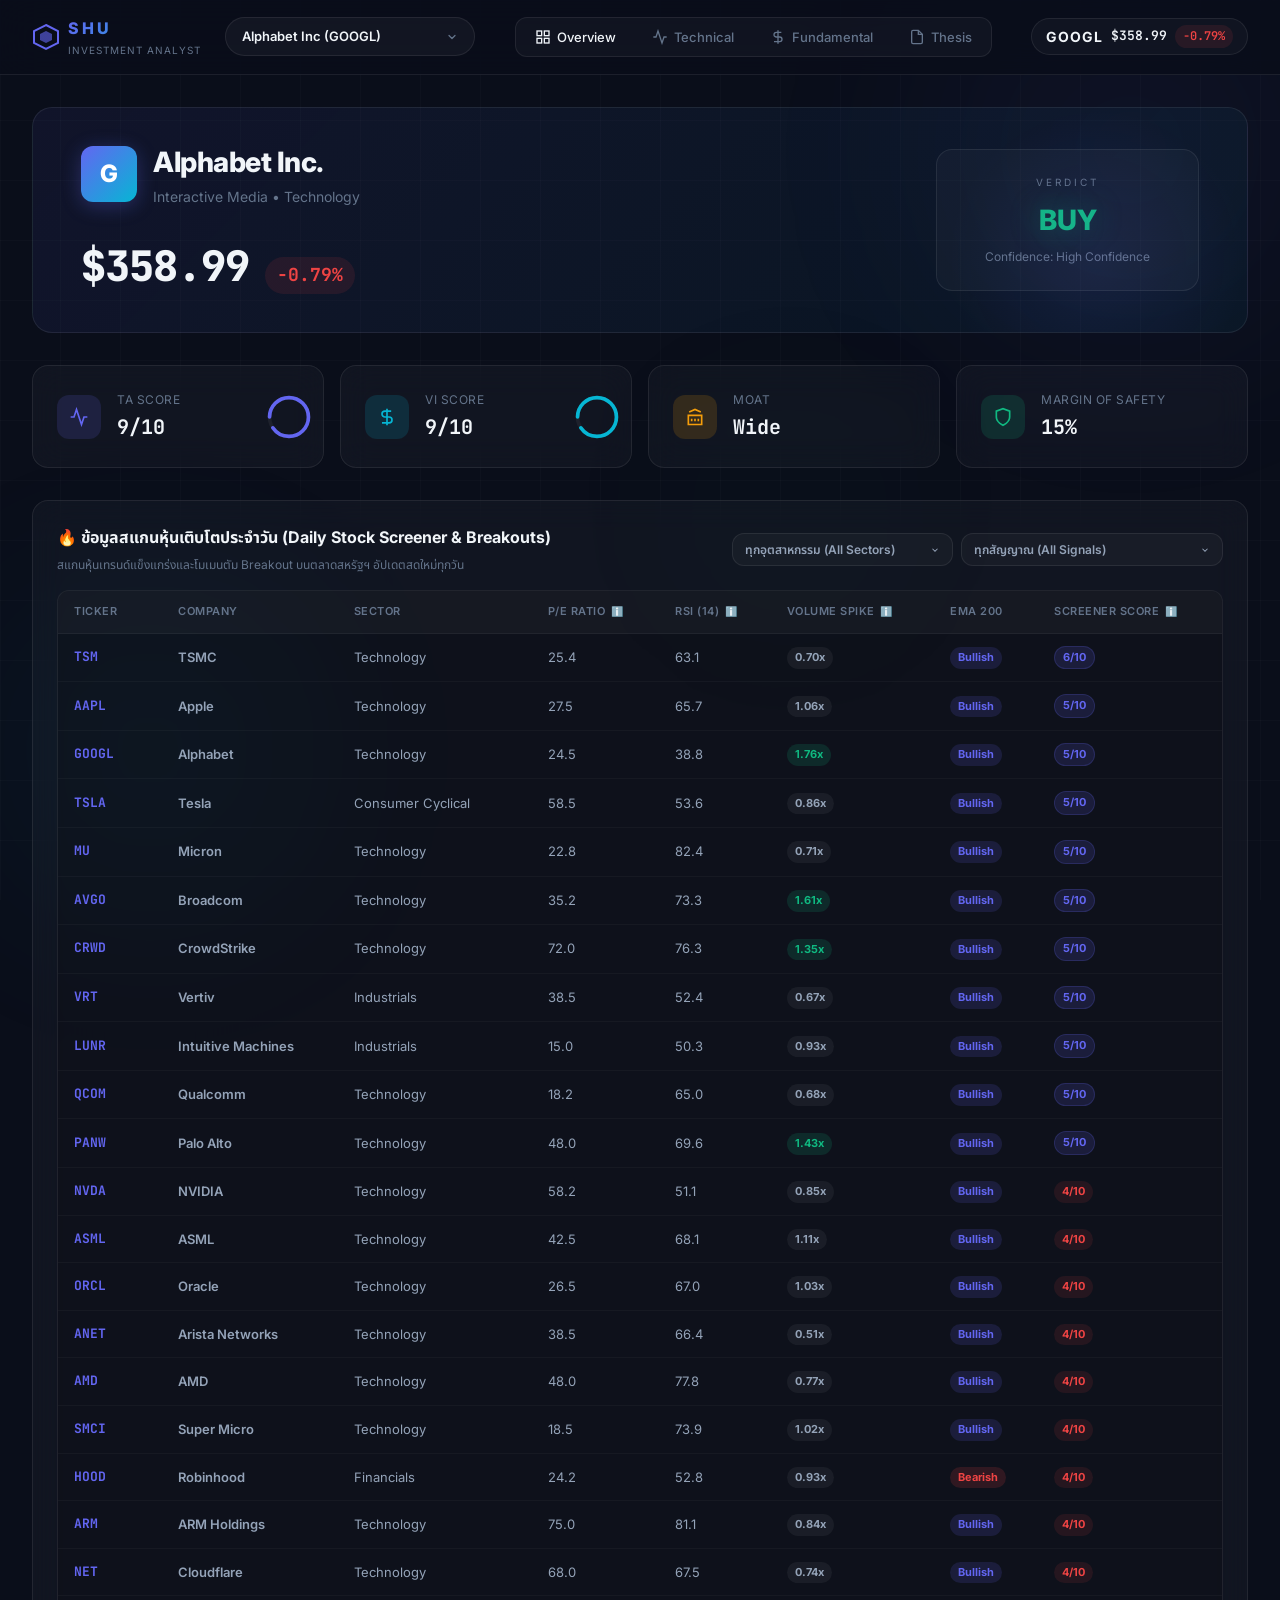
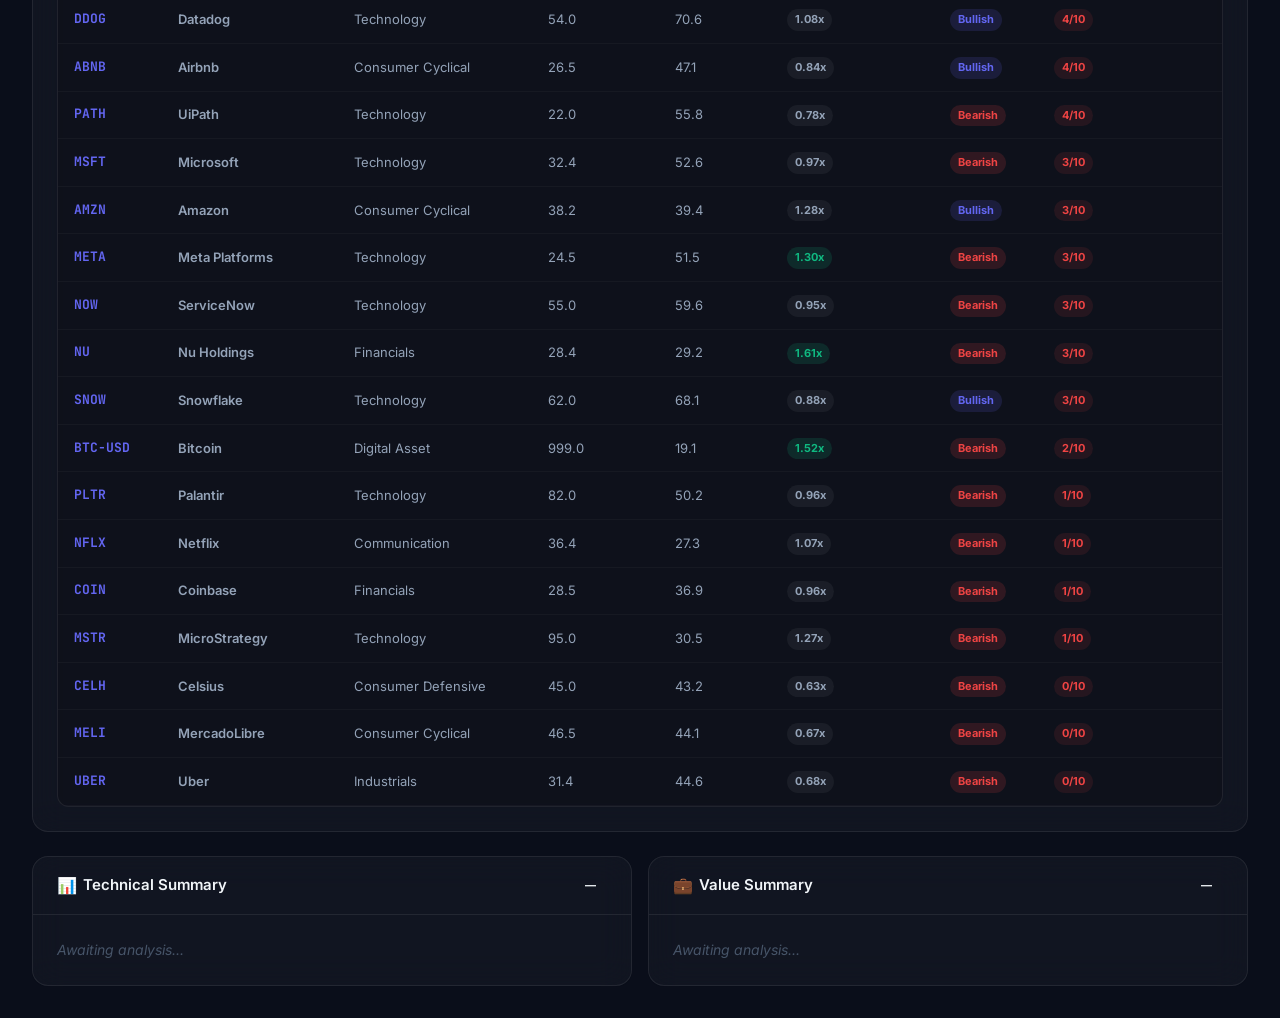
==== canvas/index.html @ 73d1033b "Auto Update: Live Stock Prices & Compiled Dashboards" ====
<!DOCTYPE html>
<html lang="th">
<head>
  <meta charset="UTF-8" />
  <meta name="viewport" content="width=device-width, initial-scale=1.0" />
  <meta name="description" content="Shu Canvas — AI Investment Analysis Dashboard combining Technical Analysis and Value Investing" />
  <title>Shu Canvas — Investment Analysis</title>
  <link rel="preconnect" href="https://fonts.googleapis.com" />
  <link rel="preconnect" href="https://fonts.gstatic.com" crossorigin />
  <link href="https://fonts.googleapis.com/css2?family=Inter:wght@300;400;500;600;700;800;900&family=JetBrains+Mono:wght@400;500;600&family=Noto+Sans+Thai:wght@300;400;500;600;700&display=swap" rel="stylesheet" />
  <link rel="stylesheet" href="style.css" />
</head>
<body>
  <!-- Loading Screen -->
  <div id="loading-screen" class="loading-screen">
    <div class="loading-content">
      <div class="loading-logo">
        <div class="logo-ring"></div>
        <div class="logo-ring ring-2"></div>
        <div class="logo-ring ring-3"></div>
        <span class="logo-text">SHU</span>
      </div>
      <p class="loading-text">Initializing Analysis Engine...</p>
      <div class="loading-bar">
        <div class="loading-bar-fill"></div>
      </div>
    </div>
  </div>

  <!-- Background Effects -->
  <div class="bg-grid"></div>
  <div class="bg-glow glow-1"></div>
  <div class="bg-glow glow-2"></div>
  <div class="bg-glow glow-3"></div>

  <!-- Main App -->
  <div id="app" class="app hidden">

    <!-- Top Navigation -->
    <header id="top-nav" class="top-nav">
      <div class="nav-left">
        <div class="brand">
          <div class="brand-icon">
            <svg width="28" height="28" viewBox="0 0 28 28" fill="none">
              <path d="M14 2L26 8V20L14 26L2 20V8L14 2Z" stroke="url(#brand-grad)" stroke-width="2" fill="none"/>
              <path d="M14 8L20 11V17L14 20L8 17V11L14 8Z" fill="url(#brand-grad)" opacity="0.6"/>
              <defs>
                <linearGradient id="brand-grad" x1="2" y1="2" x2="26" y2="26">
                  <stop offset="0%" stop-color="#6366f1"/>
                  <stop offset="100%" stop-color="#06b6d4"/>
                </linearGradient>
              </defs>
            </svg>
          </div>
          <div class="brand-text">
            <span class="brand-name">SHU</span>
            <span class="brand-sub">Investment Analyst</span>
          </div>
          <div class="selector-wrapper">
            <select id="stock-selector" class="stock-select">
              <option value="GOOGL" selected>GOOGL (Alphabet) • Live</option>
              <option value="ANET">ANET (Arista)</option>
            </select>
          </div>

        </div>
      </div>
      <div class="nav-center">
        <div class="tab-group" id="main-tabs">
          <button class="tab active" data-tab="overview" id="tab-overview">
            <svg width="16" height="16" viewBox="0 0 24 24" fill="none" stroke="currentColor" stroke-width="2"><rect x="3" y="3" width="7" height="7"/><rect x="14" y="3" width="7" height="7"/><rect x="3" y="14" width="7" height="7"/><rect x="14" y="14" width="7" height="7"/></svg>
            Overview
          </button>
          <button class="tab" data-tab="technical" id="tab-technical">
            <svg width="16" height="16" viewBox="0 0 24 24" fill="none" stroke="currentColor" stroke-width="2"><polyline points="22,12 18,12 15,21 9,3 6,12 2,12"/></svg>
            Technical
          </button>
          <button class="tab" data-tab="fundamental" id="tab-fundamental">
            <svg width="16" height="16" viewBox="0 0 24 24" fill="none" stroke="currentColor" stroke-width="2"><path d="M12 2v20M17 5H9.5a3.5 3.5 0 000 7h5a3.5 3.5 0 010 7H6"/></svg>
            Fundamental
          </button>
          <button class="tab" data-tab="thesis" id="tab-thesis">
            <svg width="16" height="16" viewBox="0 0 24 24" fill="none" stroke="currentColor" stroke-width="2"><path d="M14 2H6a2 2 0 00-2 2v16a2 2 0 002 2h12a2 2 0 002-2V8z"/><polyline points="14,2 14,8 20,8"/></svg>
            Thesis
          </button>
          <div class="tab-indicator" id="tab-indicator"></div>
        </div>
      </div>
      <div class="nav-right">
        <div class="stock-badge" id="stock-badge">
          <span class="stock-symbol" id="stock-symbol">—</span>
          <span class="stock-price" id="stock-price">—</span>
          <span class="stock-change" id="stock-change">—</span>
        </div>
      </div>
    </header>

    <!-- Content Area -->
    <main class="main-content">

      <!-- ==================== OVERVIEW TAB ==================== -->
      <section id="panel-overview" class="panel active">
        <!-- Hero Card -->
        <div class="hero-card" id="hero-card">
          <div class="hero-left">
            <div class="hero-company">
              <div class="company-avatar" id="company-avatar">
                <span id="company-initial">A</span>
              </div>
              <div>
                <h1 class="company-name" id="company-name">Loading...</h1>
                <p class="company-industry" id="company-industry">—</p>
              </div>
            </div>
            <div class="hero-price-block">
              <span class="hero-price" id="hero-price">—</span>
              <span class="hero-change positive" id="hero-change">—</span>
            </div>
          </div>
          <div class="hero-right">
            <div class="hero-verdict" id="hero-verdict">
              <div class="verdict-label">VERDICT</div>
              <div class="verdict-value" id="verdict-value">—</div>
              <div class="verdict-confidence" id="verdict-confidence">—</div>
            </div>
          </div>
        </div>

        <!-- Quick Stats Row -->
        <div class="stats-row" id="stats-row">
          <div class="stat-card glass" id="stat-ta-score">
            <div class="stat-icon ta-icon">
              <svg width="20" height="20" viewBox="0 0 24 24" fill="none" stroke="currentColor" stroke-width="2"><polyline points="22,12 18,12 15,21 9,3 6,12 2,12"/></svg>
            </div>
            <div class="stat-info">
              <span class="stat-label">TA Score</span>
              <span class="stat-value" id="ta-score-val">—</span>
            </div>
            <div class="stat-ring" id="ta-ring">
              <svg viewBox="0 0 36 36">
                <path class="ring-bg" d="M18 2.0845a15.9155 15.9155 0 010 31.831 15.9155 15.9155 0 010-31.831" fill="none" stroke-width="3"/>
                <path class="ring-fill ta-fill" d="M18 2.0845a15.9155 15.9155 0 010 31.831 15.9155 15.9155 0 010-31.831" fill="none" stroke-width="3" stroke-dasharray="0, 100"/>
              </svg>
            </div>
          </div>
          <div class="stat-card glass" id="stat-vi-score">
            <div class="stat-icon vi-icon">
              <svg width="20" height="20" viewBox="0 0 24 24" fill="none" stroke="currentColor" stroke-width="2"><path d="M12 2v20M17 5H9.5a3.5 3.5 0 000 7h5a3.5 3.5 0 010 7H6"/></svg>
            </div>
            <div class="stat-info">
              <span class="stat-label">VI Score</span>
              <span class="stat-value" id="vi-score-val">—</span>
            </div>
            <div class="stat-ring" id="vi-ring">
              <svg viewBox="0 0 36 36">
                <path class="ring-bg" d="M18 2.0845a15.9155 15.9155 0 010 31.831 15.9155 15.9155 0 010-31.831" fill="none" stroke-width="3"/>
                <path class="ring-fill vi-fill" d="M18 2.0845a15.9155 15.9155 0 010 31.831 15.9155 15.9155 0 010-31.831" fill="none" stroke-width="3" stroke-dasharray="0, 100"/>
              </svg>
            </div>
          </div>
          <div class="stat-card glass" id="stat-moat">
            <div class="stat-icon moat-icon">
              <svg width="20" height="20" viewBox="0 0 24 24" fill="none" stroke="currentColor" stroke-width="2"><path d="M3 21h18M3 10h18M5 6l7-3 7 3M4 10v11M20 10v11M8 14v3M12 14v3M16 14v3"/></svg>
            </div>
            <div class="stat-info">
              <span class="stat-label">Moat</span>
              <span class="stat-value" id="moat-val">—</span>
            </div>
          </div>
          <div class="stat-card glass" id="stat-safety">
            <div class="stat-icon safety-icon">
              <svg width="20" height="20" viewBox="0 0 24 24" fill="none" stroke="currentColor" stroke-width="2"><path d="M12 22s8-4 8-10V5l-8-3-8 3v7c0 6 8 10 8 10z"/></svg>
            </div>
            <div class="stat-info">
              <span class="stat-label">Margin of Safety</span>
              <span class="stat-value" id="safety-val">—</span>
            </div>
          </div>
        </div>

                <!-- Daily Stock Screener -->
        <div class="screener-card glass">
          <div class="screener-header">
            <div class="screener-title-block">
              <h2><span class="card-icon">🔥</span> ข้อมูลสแกนหุ้นเติบโตประจำวัน (Daily Stock Screener & Breakouts)</h2>
              <p class="screener-subtitle">สแกนหุ้นเทรนด์แข็งแกร่งและโมเมนตัม Breakout บนตลาดสหรัฐฯ อัปเดตสดใหม่ทุกวัน</p>
            </div>
            <div class="screener-filters">
              <select id="screener-filter-sector" class="screener-select">
                <option value="ALL">ทุกอุตสาหกรรม (All Sectors)</option>
                <option value="Technology">กลุ่มเทคโนโลยี (Technology)</option>
                <option value="Consumer Cyclical">กลุ่มค้าปลีก/ยานยนต์ (Consumer)</option>
                <option value="Financials">กลุ่มการเงิน (Financials)</option>
                <option value="Industrials">กลุ่มอุตสาหกรรม (Industrials)</option>
              </select>
              <select id="screener-filter-metric" class="screener-select">
                <option value="ALL">ทุกสัญญาณ (All Signals)</option>
                <option value="HIGH_SCORE">คะแนนสแกนสูง (> 6 คะแนน)</option>
                <option value="EMA200">เหนือเส้น EMA 200 (Long-term Bull)</option>
                <option value="VOL_SPIKE">เม็ดเงินสถาบันเข้า (Volume Spike > 1.3x)</option>
                <option value="OVERSOLD">ราคาถูกเกินไป (RSI < 40)</option>
                <option value="AT_SUPPORT">ลงมาแนวรับแล้ว (At Support Level)</option>
              </select>
            </div>
          </div>
          
          <div class="screener-table-wrapper">
            <table class="screener-table" id="screener-table">
              <thead>
                <tr>
                   <th>Ticker</th>
                   <th>Company</th>
                   <th>Sector</th>
                   <th class="tooltip-header" data-tooltip="PE">P/E Ratio <span class="info-icon">ℹ️</span></th>
                   <th class="tooltip-header" data-tooltip="RSI">RSI (14) <span class="info-icon">ℹ️</span></th>
                   <th class="tooltip-header" data-tooltip="VOL">Volume Spike <span class="info-icon">ℹ️</span></th>
                   <th>EMA 200</th>
                   <th class="tooltip-header" data-tooltip="SCORE">Screener Score <span class="info-icon">ℹ️</span></th>
                </tr>
              </thead>
              <tbody id="screener-table-body">
                <!-- Screened items injected here -->
              </tbody>
            </table>
          </div>
          
          <!-- Glassmorphic Tooltip container -->
          <div id="screener-tooltip" class="screener-tooltip hidden">
            <div class="tooltip-arrow"></div>
            <div class="tooltip-content" id="screener-tooltip-content"></div>
          </div>
        </div>

        <!-- Summary Cards -->
        <div class="summary-grid">
          <div class="summary-card glass" id="ta-summary-card">
            <div class="card-header">
              <h3><span class="card-icon">📊</span> Technical Summary</h3>
              <span class="card-badge" id="ta-signal-badge">—</span>
            </div>
            <div class="card-body" id="ta-summary-content">
              <p class="placeholder-text">Awaiting analysis...</p>
            </div>
          </div>
          <div class="summary-card glass" id="vi-summary-card">
            <div class="card-header">
              <h3><span class="card-icon">💼</span> Value Summary</h3>
              <span class="card-badge" id="vi-signal-badge">—</span>
            </div>
            <div class="card-body" id="vi-summary-content">
              <p class="placeholder-text">Awaiting analysis...</p>
            </div>
          </div>
        </div>
      </section>

      <!-- ==================== TECHNICAL TAB ==================== -->
      <section id="panel-technical" class="panel">
        <div class="panel-header">
          <h2><span class="panel-icon">📈</span> Technical Analysis</h2>
          <p class="panel-subtitle">Multi-timeframe analysis with Volume Profile integration</p>
        </div>

        <!-- Trend Status -->
        <div class="ta-grid">
          <div class="ta-card glass" id="trend-card">
            <h3 class="ta-card-title">🔍 Trend Status</h3>
            <div class="trend-visual" id="trend-visual">
              <div class="trend-arrow" id="trend-arrow">
                <svg width="48" height="48" viewBox="0 0 24 24" fill="none" stroke="currentColor" stroke-width="2.5" stroke-linecap="round" stroke-linejoin="round"><line x1="12" y1="19" x2="12" y2="5"/><polyline points="5 12 12 5 19 12"/></svg>
              </div>
              <div class="trend-info">
                <span class="trend-direction" id="trend-direction">—</span>
                <span class="trend-strength" id="trend-strength">—</span>
              </div>
            </div>
            <div class="trend-timeframes" id="trend-timeframes">
              <!-- Filled by JS -->
            </div>
          </div>

          <div class="ta-card glass" id="levels-card">
            <h3 class="ta-card-title">📍 Key Levels</h3>
            <div class="levels-chart" id="levels-chart">
              <!-- Visual levels display -->
            </div>
          </div>
        </div>

        <!-- Entry Signal -->
        <div class="entry-card glass" id="entry-card">
          <div class="entry-header">
            <h3 class="ta-card-title">🎯 Trade Setup</h3>
            <div class="entry-signal" id="entry-signal">—</div>
          </div>
          <div class="entry-grid" id="entry-grid">
            <!-- Filled by JS -->
          </div>
          <div class="entry-confluences" id="entry-confluences">
            <!-- Filled by JS -->
          </div>
        </div>

        <!-- Risk Management -->
        <div class="risk-card glass" id="risk-card">
          <h3 class="ta-card-title">⚡ Risk Management</h3>
          <div class="risk-visual" id="risk-visual">
            <!-- Filled by JS -->
          </div>
        </div>

        <!-- TA Rationale -->
        <div class="rationale-card glass" id="ta-rationale-card">
          <h3 class="ta-card-title">📝 Rationale & Risks</h3>
          <div class="rationale-content" id="ta-rationale-content">
            <p class="placeholder-text">Awaiting analysis...</p>
          </div>
        </div>

        <!-- Buy the Dip Interactive Checklist -->
        <div class="checklist-card glass animate-in stagger-5" id="dip-checklist-card">
          <h3 class="ta-card-title">💡 สูตรช้อนซื้อ "Buy the Dip" (3-Step Checklist)</h3>
          <div class="checklist-container">
            <div class="checklist-item" id="check-step1">
              <div class="check-box checked">✓</div>
              <div class="check-content">
                <h4>ขั้นตอนที่ 1: คัดกรองหุ้นดีด้วยปัจจัยพื้นฐาน (Fundamental)</h4>
                <p id="check-step1-desc">วิเคราะห์งบการเงิน ปราการปกป้องธุรกิจ (Moat) และ Forward P/E</p>
                <span class="check-badge status-pass" id="check-step1-status">ผ่านเกณฑ์</span>
              </div>
            </div>
            
            <div class="checklist-item" id="check-step2">
              <div class="check-box" id="check-step2-box">—</div>
              <div class="check-content">
                <h4>ขั้นตอนที่ 2: ตั้งโซนซื้อด้วย Antigravity / EMA (Price Filter)</h4>
                <p id="check-step2-desc">ดูระดับราคาเทียบกับเส้นค่าเฉลี่ย EMA 50 / 200 และโซนแนวรับหลัก</p>
                <span class="check-badge" id="check-step2-status">กำลังคำนวณ</span>
              </div>
            </div>
            
            <div class="checklist-item" id="check-step3">
              <div class="check-box" id="check-step3-box">⏳</div>
              <div class="check-content">
                <h4>ขั้นตอนที่ 3: รอสัญญาณกดยิงคำสั่งซื้อ (Day Trigger)</h4>
                <p id="check-step3-desc">เฝ้ารอแท่งเทียน Time Frame Day ปิดเป็นสีเขียวเพื่อยืนยันแรงซื้อคืน (ห้ามรับมีดเด็ดขาด)</p>
                <span class="check-badge status-wait" id="check-step3-status">รอสัญญาณ</span>
              </div>
            </div>
          </div>
        </div>
      </section>

      <!-- ==================== FUNDAMENTAL TAB ==================== -->
      <section id="panel-fundamental" class="panel">
        <div class="panel-header">
          <h2><span class="panel-icon">💼</span> Fundamental Analysis</h2>
          <p class="panel-subtitle">Financial health, valuation, and competitive moat assessment</p>
        </div>

        <!-- Financial Scorecard -->
        <div class="fin-grid">
          <div class="fin-card glass" id="income-card">
            <h3 class="fin-card-title">📊 Income Statement</h3>
            <div class="fin-table-wrapper" id="income-table">
              <p class="placeholder-text">Awaiting analysis...</p>
            </div>
          </div>
          <div class="fin-card glass" id="balance-card">
            <h3 class="fin-card-title">📋 Balance Sheet</h3>
            <div class="fin-table-wrapper" id="balance-table">
              <p class="placeholder-text">Awaiting analysis...</p>
            </div>
          </div>
        </div>

        <div class="fin-grid">
          <div class="fin-card glass" id="cashflow-card">
            <h3 class="fin-card-title">💰 Cash Flow</h3>
            <div class="fin-table-wrapper" id="cashflow-table">
              <p class="placeholder-text">Awaiting analysis...</p>
            </div>
          </div>
          <div class="fin-card glass" id="valuation-card">
            <h3 class="fin-card-title">🎯 Valuation</h3>
            <div class="fin-table-wrapper" id="valuation-table">
              <p class="placeholder-text">Awaiting analysis...</p>
            </div>
          </div>
        </div>

        <!-- Moat Analysis -->
        <div class="moat-card glass" id="moat-card">
          <h3 class="fin-card-title">🏰 Competitive Moat Analysis</h3>
          <div class="moat-content" id="moat-content">
            <p class="placeholder-text">Awaiting analysis...</p>
          </div>
        </div>

        <!-- Overall Financial Grade -->
        <div class="grade-card glass" id="grade-card">
          <div class="grade-visual" id="grade-visual">
            <div class="grade-letter" id="grade-letter">—</div>
            <div class="grade-description" id="grade-description">Awaiting analysis</div>
          </div>
          <div class="grade-breakdown" id="grade-breakdown">
            <!-- Filled by JS -->
          </div>
        </div>
      </section>

      <!-- ==================== THESIS TAB ==================== -->
      <section id="panel-thesis" class="panel">
        <div class="panel-header">
          <h2><span class="panel-icon">📝</span> Investment Thesis</h2>
          <p class="panel-subtitle">Combined TA + VI analysis with actionable recommendation</p>
        </div>

        <!-- Thesis Statement -->
        <div class="thesis-hero glass" id="thesis-hero">
          <div class="thesis-label">INVESTMENT THESIS</div>
          <p class="thesis-statement" id="thesis-statement">Awaiting analysis...</p>
        </div>

        <!-- Bull & Bear Case -->
        <div class="case-grid">
          <div class="case-card bull glass" id="bull-card">
            <h3 class="case-title">✅ Bull Case</h3>
            <div class="case-content" id="bull-content">
              <p class="placeholder-text">Awaiting analysis...</p>
            </div>
          </div>
          <div class="case-card bear glass" id="bear-card">
            <h3 class="case-title">❌ Bear Case</h3>
            <div class="case-content" id="bear-content">
              <p class="placeholder-text">Awaiting analysis...</p>
            </div>
          </div>
        </div>

        <!-- Combined Recommendation -->
        <div class="recommendation-card glass" id="recommendation-card">
          <div class="rec-header">
            <h3>🎯 Final Recommendation</h3>
          </div>
          <div class="rec-content">
            <div class="rec-action" id="rec-action">—</div>
            <div class="rec-details" id="rec-details">
              <!-- Filled by JS -->
            </div>
          </div>
        </div>

        <!-- Key Risks -->
        <div class="risks-card glass" id="risks-card">
          <h3 class="fin-card-title">⚠️ Key Risks to Monitor</h3>
          <div class="risks-content" id="risks-content">
            <p class="placeholder-text">Awaiting analysis...</p>
          </div>
        </div>

        <!-- Disclaimer -->
        <div class="disclaimer" id="disclaimer">
          ⚠️ การวิเคราะห์นี้เป็นเพียงความเห็นเพื่อการศึกษา ไม่ใช่คำแนะนำในการลงทุน กรุณาศึกษาข้อมูลเพิ่มเติมและปรึกษาผู้เชี่ยวชาญก่อนตัดสินใจลงทุน
        </div>

        <!-- Sources -->
        <div class="sources-card glass" id="sources-card">
          <h3 class="fin-card-title">📚 Knowledge Sources Referenced</h3>
          <div class="sources-content" id="sources-content">
            <p class="placeholder-text">Awaiting analysis...</p>
          </div>
        </div>
      </section>
    </main>
  </div>

  <script src="app.js?v=1780528587"></script>


</body>
</html>
---- canvas/style.css ----
/* =========================================
   SHU CANVAS — Design System & Styles
   Premium Investment Analysis Dashboard
   ========================================= */

/* ── CSS Variables ── */
:root {
  /* Colors — Dark Luxury Palette */
  --bg-primary: #0a0e1a;
  --bg-secondary: #111827;
  --bg-card: rgba(17, 24, 39, 0.7);
  --bg-glass: rgba(255, 255, 255, 0.03);
  --bg-glass-hover: rgba(255, 255, 255, 0.06);

  --border-glass: rgba(255, 255, 255, 0.08);
  --border-glass-hover: rgba(255, 255, 255, 0.15);

  --text-primary: #f1f5f9;
  --text-secondary: #94a3b8;
  --text-muted: #64748b;
  --text-dim: #475569;

  /* Accent Colors */
  --accent-primary: #6366f1;
  --accent-primary-glow: rgba(99, 102, 241, 0.3);
  --accent-secondary: #06b6d4;
  --accent-secondary-glow: rgba(6, 182, 212, 0.3);

  /* Status Colors */
  --color-bullish: #10b981;
  --color-bullish-bg: rgba(16, 185, 129, 0.1);
  --color-bullish-glow: rgba(16, 185, 129, 0.4);
  --color-bearish: #ef4444;
  --color-bearish-bg: rgba(239, 68, 68, 0.1);
  --color-bearish-glow: rgba(239, 68, 68, 0.4);
  --color-neutral: #f59e0b;
  --color-neutral-bg: rgba(245, 158, 11, 0.1);
  --color-neutral-glow: rgba(245, 158, 11, 0.4);

  /* Grade Colors */
  --grade-a: #10b981;
  --grade-b: #6366f1;
  --grade-c: #f59e0b;
  --grade-d: #f97316;
  --grade-f: #ef4444;

  /* Spacing */
  --space-xs: 4px;
  --space-sm: 8px;
  --space-md: 16px;
  --space-lg: 24px;
  --space-xl: 32px;
  --space-2xl: 48px;

  /* Border Radius */
  --radius-sm: 8px;
  --radius-md: 12px;
  --radius-lg: 16px;
  --radius-xl: 20px;
  --radius-full: 9999px;

  /* Shadows */
  --shadow-sm: 0 1px 2px rgba(0,0,0,0.3);
  --shadow-md: 0 4px 12px rgba(0,0,0,0.4);
  --shadow-lg: 0 8px 32px rgba(0,0,0,0.5);
  --shadow-glow: 0 0 40px rgba(99, 102, 241, 0.15);

  /* Transitions */
  --transition-fast: 150ms cubic-bezier(0.4, 0, 0.2, 1);
  --transition-base: 250ms cubic-bezier(0.4, 0, 0.2, 1);
  --transition-slow: 400ms cubic-bezier(0.4, 0, 0.2, 1);
  --transition-spring: 500ms cubic-bezier(0.34, 1.56, 0.64, 1);

  /* Typography */
  --font-sans: 'Inter', 'Noto Sans Thai', -apple-system, BlinkMacSystemFont, sans-serif;
  --font-mono: 'JetBrains Mono', 'Fira Code', monospace;
}

/* ── Reset & Base ── */
*,
*::before,
*::after {
  box-sizing: border-box;
  margin: 0;
  padding: 0;
}

html {
  scroll-behavior: smooth;
  -webkit-font-smoothing: antialiased;
  -moz-osx-font-smoothing: grayscale;
}

body {
  font-family: var(--font-sans);
  background: var(--bg-primary);
  color: var(--text-primary);
  min-height: 100vh;
  overflow-x: hidden;
  line-height: 1.6;
}

/* ── Loading Screen ── */
.loading-screen {
  position: fixed;
  inset: 0;
  z-index: 9999;
  display: flex;
  align-items: center;
  justify-content: center;
  background: var(--bg-primary);
  transition: opacity 0.6s ease, visibility 0.6s ease;
}

.loading-screen.hidden {
  opacity: 0;
  visibility: hidden;
  pointer-events: none;
}

.loading-content {
  text-align: center;
}

.loading-logo {
  position: relative;
  width: 120px;
  height: 120px;
  margin: 0 auto var(--space-lg);
  display: flex;
  align-items: center;
  justify-content: center;
}

.logo-ring {
  position: absolute;
  inset: 0;
  border-radius: 50%;
  border: 2px solid transparent;
  border-top-color: var(--accent-primary);
  animation: spin 1.2s linear infinite;
}

.ring-2 {
  inset: 10px;
  border-top-color: var(--accent-secondary);
  animation-duration: 1.8s;
  animation-direction: reverse;
}

.ring-3 {
  inset: 20px;
  border-top-color: var(--color-bullish);
  animation-duration: 2.4s;
}

.logo-text {
  font-size: 24px;
  font-weight: 800;
  letter-spacing: 4px;
  background: linear-gradient(135deg, var(--accent-primary), var(--accent-secondary));
  -webkit-background-clip: text;
  -webkit-text-fill-color: transparent;
  background-clip: text;
}

.loading-text {
  color: var(--text-secondary);
  font-size: 14px;
  margin-bottom: var(--space-md);
  letter-spacing: 1px;
}

.loading-bar {
  width: 200px;
  height: 3px;
  background: rgba(255,255,255,0.05);
  border-radius: var(--radius-full);
  margin: 0 auto;
  overflow: hidden;
}

.loading-bar-fill {
  width: 0%;
  height: 100%;
  background: linear-gradient(90deg, var(--accent-primary), var(--accent-secondary));
  border-radius: var(--radius-full);
  animation: loadFill 2s ease-in-out forwards;
}

@keyframes spin {
  to { transform: rotate(360deg); }
}

@keyframes loadFill {
  0% { width: 0%; }
  50% { width: 70%; }
  100% { width: 100%; }
}

/* ── Background Effects ── */
.bg-grid {
  position: fixed;
  inset: 0;
  z-index: 0;
  background-image:
    linear-gradient(rgba(255,255,255,0.02) 1px, transparent 1px),
    linear-gradient(90deg, rgba(255,255,255,0.02) 1px, transparent 1px);
  background-size: 60px 60px;
  pointer-events: none;
}

.bg-glow {
  position: fixed;
  border-radius: 50%;
  filter: blur(120px);
  pointer-events: none;
  z-index: 0;
  opacity: 0.4;
}

.glow-1 {
  width: 500px;
  height: 500px;
  top: -100px;
  right: -100px;
  background: radial-gradient(circle, var(--accent-primary-glow), transparent 70%);
  animation: glowFloat 8s ease-in-out infinite alternate;
}

.glow-2 {
  width: 400px;
  height: 400px;
  bottom: -50px;
  left: -50px;
  background: radial-gradient(circle, var(--accent-secondary-glow), transparent 70%);
  animation: glowFloat 10s ease-in-out infinite alternate-reverse;
}

.glow-3 {
  width: 300px;
  height: 300px;
  top: 40%;
  left: 50%;
  background: radial-gradient(circle, rgba(16, 185, 129, 0.15), transparent 70%);
  animation: glowFloat 12s ease-in-out infinite alternate;
}

@keyframes glowFloat {
  0% { transform: translate(0, 0) scale(1); }
  100% { transform: translate(30px, -20px) scale(1.1); }
}

/* ── App Container ── */
.app {
  position: relative;
  z-index: 1;
  opacity: 1;
  transition: opacity 0.5s ease;
}

.app.hidden {
  opacity: 0;
}

/* ── Glass Morphism ── */
.glass {
  background: var(--bg-glass);
  backdrop-filter: blur(16px);
  -webkit-backdrop-filter: blur(16px);
  border: 1px solid var(--border-glass);
  transition: border-color var(--transition-base), box-shadow var(--transition-base), transform var(--transition-base);
}

.glass:hover {
  border-color: var(--border-glass-hover);
  box-shadow: var(--shadow-glow);
}

/* ── Top Navigation ── */
.top-nav {
  position: sticky;
  top: 0;
  z-index: 100;
  display: flex;
  align-items: center;
  justify-content: space-between;
  padding: var(--space-md) var(--space-xl);
  background: rgba(10, 14, 26, 0.85);
  backdrop-filter: blur(20px);
  -webkit-backdrop-filter: blur(20px);
  border-bottom: 1px solid var(--border-glass);
}

.nav-left,
.nav-right {
  flex: 0 0 auto;
}

.nav-center {
  flex: 1;
  display: flex;
  justify-content: center;
}

.brand {
  display: flex;
  align-items: center;
  gap: var(--space-sm);
}

.brand-icon {
  display: flex;
}

.brand-text {
  display: flex;
  flex-direction: column;
}

.brand-name {
  font-size: 16px;
  font-weight: 800;
  letter-spacing: 3px;
  background: linear-gradient(135deg, var(--accent-primary), var(--accent-secondary));
  -webkit-background-clip: text;
  -webkit-text-fill-color: transparent;
  background-clip: text;
}

.brand-sub {
  font-size: 10px;
  color: var(--text-muted);
  letter-spacing: 1px;
  text-transform: uppercase;
}

.selector-wrapper {
  margin-left: var(--space-md);
  position: relative;
}

.stock-select {
  background: rgba(255, 255, 255, 0.04);
  border: 1px solid var(--border-glass);
  color: var(--text-primary);
  font-family: var(--font-sans);
  font-size: 13px;
  font-weight: 600;
  padding: 6px 32px 6px 12px;
  border-radius: var(--radius-full);
  cursor: pointer;
  outline: none;
  transition: all var(--transition-fast);
  appearance: none;
  -webkit-appearance: none;
  background-image: url("data:image/svg+xml,%3Csvg xmlns='http://www.w3.org/2000/svg' width='12' height='12' viewBox='0 0 24 24' fill='none' stroke='%2394a3b8' stroke-width='2.5' stroke-linecap='round' stroke-linejoin='round'%3E%3Cpolyline points='6 9 12 15 18 9'%3E%3C/polyline%3E%3C/svg%3E");
  background-repeat: no-repeat;
  background-position: right 12px center;
}

.stock-select:hover {
  background: rgba(255, 255, 255, 0.08);
  border-color: var(--border-glass-hover);
  box-shadow: 0 0 15px rgba(99, 102, 241, 0.1);
}

.stock-select option {
  background: var(--bg-secondary);
  color: var(--text-primary);
  font-weight: 500;
}

/* Custom Select Dropdown with Scrollbar */
.custom-select-wrapper {
  position: relative;
  width: 250px;
  z-index: 150;
}

.custom-select-trigger {
  display: flex;
  align-items: center;
  justify-content: space-between;
  background: rgba(255, 255, 255, 0.04);
  border: 1px solid var(--border-glass);
  color: var(--text-primary);
  font-family: var(--font-sans);
  font-size: 13px;
  font-weight: 600;
  padding: 8px 16px;
  border-radius: var(--radius-full);
  cursor: pointer;
  transition: all var(--transition-fast);
  user-select: none;
}

.custom-select-trigger:hover,
.custom-select-trigger.active {
  background: rgba(255, 255, 255, 0.08);
  border-color: var(--border-glass-hover);
  box-shadow: 0 0 15px rgba(99, 102, 241, 0.15);
}

.custom-select-trigger .chevron-icon {
  display: flex;
  align-items: center;
  transition: transform var(--transition-fast);
  color: var(--text-muted);
  margin-left: 8px;
}

.custom-select-trigger.active .chevron-icon {
  transform: rotate(180deg);
}

.custom-options-container {
  position: absolute;
  top: calc(100% + 8px);
  left: 0;
  right: 0;
  background: rgba(15, 23, 42, 0.95);
  backdrop-filter: blur(25px);
  -webkit-backdrop-filter: blur(25px);
  border: 1px solid var(--border-glass);
  border-radius: var(--radius-md);
  box-shadow: 0 10px 30px rgba(0, 0, 0, 0.5), 0 0 20px rgba(99, 102, 241, 0.05);
  max-height: 250px;
  overflow-y: auto;
  opacity: 0;
  visibility: hidden;
  transform: translateY(-10px);
  transition: all 0.25s cubic-bezier(0.4, 0, 0.2, 1);
  z-index: 200;
}

.custom-options-container.show {
  opacity: 1;
  visibility: visible;
  transform: translateY(0);
}

.custom-option {
  padding: 10px 16px;
  font-size: 13px;
  font-weight: 500;
  color: var(--text-secondary);
  cursor: pointer;
  transition: all var(--transition-fast);
  border-left: 3px solid transparent;
  text-align: left;
}

.custom-option:hover {
  background: rgba(255, 255, 255, 0.05);
  color: var(--text-primary);
  border-left-color: var(--accent-secondary);
}

.custom-option.selected {
  background: rgba(99, 102, 241, 0.15);
  color: var(--accent-primary);
  font-weight: 600;
  border-left-color: var(--accent-primary);
}

/* Custom Scrollbar for Options Container */
.custom-options-container::-webkit-scrollbar {
  width: 6px;
}

.custom-options-container::-webkit-scrollbar-track {
  background: rgba(0, 0, 0, 0.1);
}

.custom-options-container::-webkit-scrollbar-thumb {
  background: rgba(255, 255, 255, 0.15);
  border-radius: 3px;
}

.custom-options-container::-webkit-scrollbar-thumb:hover {
  background: rgba(255, 255, 255, 0.3);
}

/* Tab Group */
.tab-group {
  display: flex;
  align-items: center;
  gap: var(--space-xs);
  padding: 3px;
  background: rgba(255,255,255,0.03);
  border-radius: var(--radius-md);
  border: 1px solid var(--border-glass);
  position: relative;
}

.tab {
  display: flex;
  align-items: center;
  gap: 6px;
  padding: 8px 16px;
  background: none;
  border: none;
  color: var(--text-muted);
  font-family: var(--font-sans);
  font-size: 13px;
  font-weight: 500;
  cursor: pointer;
  border-radius: var(--radius-sm);
  transition: color var(--transition-fast), background var(--transition-fast);
  white-space: nowrap;
  position: relative;
  z-index: 2;
}

.tab:hover {
  color: var(--text-secondary);
}

.tab.active {
  color: var(--text-primary);
}

.tab-indicator {
  position: absolute;
  height: calc(100% - 6px);
  top: 3px;
  left: 3px;
  background: rgba(255,255,255,0.06);
  border-radius: 6px;
  transition: transform var(--transition-base), width var(--transition-base);
  z-index: 1;
}

/* Stock Badge */
.stock-badge {
  display: flex;
  align-items: center;
  gap: var(--space-sm);
  padding: 6px 14px;
  background: rgba(255,255,255,0.03);
  border: 1px solid var(--border-glass);
  border-radius: var(--radius-full);
}

.stock-symbol {
  font-weight: 700;
  font-size: 14px;
  letter-spacing: 1px;
  color: var(--text-primary);
}

.stock-price {
  font-family: var(--font-mono);
  font-size: 13px;
  font-weight: 600;
  color: var(--text-primary);
}

.stock-change {
  font-family: var(--font-mono);
  font-size: 12px;
  font-weight: 600;
  padding: 2px 8px;
  border-radius: var(--radius-full);
}

.stock-change.positive {
  color: var(--color-bullish);
  background: var(--color-bullish-bg);
}

.stock-change.negative {
  color: var(--color-bearish);
  background: var(--color-bearish-bg);
}

/* ── Main Content ── */
.main-content {
  max-width: 1280px;
  margin: 0 auto;
  padding: var(--space-xl);
}

/* Panels */
.panel {
  display: none;
  animation: panelIn 0.4s ease;
}

.panel.active {
  display: block;
}

@keyframes panelIn {
  from {
    opacity: 0;
    transform: translateY(12px);
  }
  to {
    opacity: 1;
    transform: translateY(0);
  }
}

.panel-header {
  margin-bottom: var(--space-xl);
}

.panel-header h2 {
  font-size: 24px;
  font-weight: 700;
  margin-bottom: 4px;
}

.panel-icon {
  margin-right: 8px;
}

.panel-subtitle {
  color: var(--text-muted);
  font-size: 14px;
}

/* ── Hero Card ── */
.hero-card {
  display: flex;
  align-items: center;
  justify-content: space-between;
  padding: var(--space-xl) var(--space-2xl);
  border-radius: var(--radius-xl);
  background: linear-gradient(135deg, rgba(99, 102, 241, 0.08), rgba(6, 182, 212, 0.05));
  border: 1px solid var(--border-glass);
  margin-bottom: var(--space-xl);
  position: relative;
  overflow: hidden;
}

.hero-card::before {
  content: '';
  position: absolute;
  top: 0;
  right: 0;
  width: 300px;
  height: 300px;
  background: radial-gradient(circle, rgba(99, 102, 241, 0.1), transparent 70%);
  pointer-events: none;
}

.hero-left {
  display: flex;
  flex-direction: column;
  gap: var(--space-lg);
}

.hero-company {
  display: flex;
  align-items: center;
  gap: var(--space-md);
}

.company-avatar {
  width: 56px;
  height: 56px;
  border-radius: var(--radius-md);
  background: linear-gradient(135deg, var(--accent-primary), var(--accent-secondary));
  display: flex;
  align-items: center;
  justify-content: center;
  font-size: 24px;
  font-weight: 800;
  color: white;
  box-shadow: 0 4px 20px var(--accent-primary-glow);
}

.company-name {
  font-size: 28px;
  font-weight: 800;
  letter-spacing: -0.5px;
}

.company-industry {
  color: var(--text-muted);
  font-size: 14px;
  margin-top: 2px;
}

.hero-price-block {
  display: flex;
  align-items: baseline;
  gap: var(--space-md);
}

.hero-price {
  font-size: 42px;
  font-weight: 800;
  font-family: var(--font-mono);
  letter-spacing: -1px;
}

.hero-change {
  font-size: 18px;
  font-weight: 700;
  font-family: var(--font-mono);
  padding: 4px 12px;
  border-radius: var(--radius-full);
}

.hero-change.positive {
  color: var(--color-bullish);
  background: var(--color-bullish-bg);
}

.hero-change.negative {
  color: var(--color-bearish);
  background: var(--color-bearish-bg);
}

.hero-right {
  text-align: center;
}

.hero-verdict {
  padding: var(--space-lg) var(--space-2xl);
  border-radius: var(--radius-lg);
  background: rgba(255,255,255,0.03);
  border: 1px solid var(--border-glass);
}

.verdict-label {
  font-size: 10px;
  letter-spacing: 3px;
  text-transform: uppercase;
  color: var(--text-muted);
  margin-bottom: var(--space-sm);
}

.verdict-value {
  font-size: 28px;
  font-weight: 800;
  margin-bottom: var(--space-xs);
}

.verdict-value.buy {
  color: var(--color-bullish);
  text-shadow: 0 0 30px var(--color-bullish-glow);
}

.verdict-value.sell {
  color: var(--color-bearish);
  text-shadow: 0 0 30px var(--color-bearish-glow);
}

.verdict-value.hold {
  color: var(--color-neutral);
  text-shadow: 0 0 30px var(--color-neutral-glow);
}

.verdict-confidence {
  font-size: 12px;
  color: var(--text-muted);
}

/* ── Stats Row ── */
.stats-row {
  display: grid;
  grid-template-columns: repeat(4, 1fr);
  gap: var(--space-md);
  margin-bottom: var(--space-xl);
}

.stat-card {
  padding: var(--space-lg);
  border-radius: var(--radius-lg);
  display: flex;
  align-items: center;
  gap: var(--space-md);
  position: relative;
  overflow: hidden;
}

.stat-card:hover {
  transform: translateY(-2px);
}

.stat-icon {
  width: 44px;
  height: 44px;
  border-radius: var(--radius-md);
  display: flex;
  align-items: center;
  justify-content: center;
  flex-shrink: 0;
}

.ta-icon {
  background: rgba(99, 102, 241, 0.15);
  color: var(--accent-primary);
}

.vi-icon {
  background: rgba(6, 182, 212, 0.15);
  color: var(--accent-secondary);
}

.moat-icon {
  background: rgba(245, 158, 11, 0.15);
  color: var(--color-neutral);
}

.safety-icon {
  background: rgba(16, 185, 129, 0.15);
  color: var(--color-bullish);
}

.stat-info {
  display: flex;
  flex-direction: column;
  gap: 2px;
  min-width: 0;
}

.stat-label {
  font-size: 12px;
  color: var(--text-muted);
  text-transform: uppercase;
  letter-spacing: 0.5px;
}

.stat-value {
  font-size: 20px;
  font-weight: 700;
  font-family: var(--font-mono);
}

.stat-ring {
  position: absolute;
  right: 12px;
  top: 50%;
  transform: translateY(-50%);
  width: 44px;
  height: 44px;
}

.stat-ring svg {
  transform: rotate(-90deg);
}

.ring-bg {
  stroke: rgba(255,255,255,0.05);
}

.ring-fill {
  stroke-linecap: round;
  transition: stroke-dasharray 1s ease;
}

.ta-fill {
  stroke: var(--accent-primary);
}

.vi-fill {
  stroke: var(--accent-secondary);
}

/* ── Summary Cards ── */
.summary-grid {
  display: grid;
  grid-template-columns: repeat(2, 1fr);
  gap: var(--space-md);
}

.summary-card {
  border-radius: var(--radius-lg);
  overflow: hidden;
}

.card-header {
  display: flex;
  align-items: center;
  justify-content: space-between;
  padding: var(--space-md) var(--space-lg);
  border-bottom: 1px solid var(--border-glass);
}

.card-header h3 {
  font-size: 15px;
  font-weight: 600;
  display: flex;
  align-items: center;
  gap: 6px;
}

.card-icon {
  font-size: 16px;
}

.card-badge {
  font-size: 11px;
  font-weight: 700;
  padding: 3px 10px;
  border-radius: var(--radius-full);
  text-transform: uppercase;
  letter-spacing: 1px;
}

.card-badge.bullish {
  background: var(--color-bullish-bg);
  color: var(--color-bullish);
  border: 1px solid rgba(16, 185, 129, 0.2);
}

.card-badge.bearish {
  background: var(--color-bearish-bg);
  color: var(--color-bearish);
  border: 1px solid rgba(239, 68, 68, 0.2);
}

.card-badge.neutral {
  background: var(--color-neutral-bg);
  color: var(--color-neutral);
  border: 1px solid rgba(245, 158, 11, 0.2);
}

.card-body {
  padding: var(--space-lg);
}

.placeholder-text {
  color: var(--text-dim);
  font-style: italic;
  font-size: 14px;
}

/* ── Technical Analysis Cards ── */
.ta-grid {
  display: grid;
  grid-template-columns: 1fr 1fr;
  gap: var(--space-md);
  margin-bottom: var(--space-md);
}

.ta-card {
  padding: var(--space-lg);
  border-radius: var(--radius-lg);
}

.ta-card-title {
  font-size: 16px;
  font-weight: 600;
  margin-bottom: var(--space-md);
}

/* Trend Visual */
.trend-visual {
  display: flex;
  align-items: center;
  gap: var(--space-lg);
  margin-bottom: var(--space-lg);
  padding: var(--space-md);
  border-radius: var(--radius-md);
  background: rgba(255,255,255,0.02);
}

.trend-arrow {
  width: 64px;
  height: 64px;
  border-radius: 50%;
  display: flex;
  align-items: center;
  justify-content: center;
  transition: var(--transition-base);
}

.trend-arrow.up {
  background: var(--color-bullish-bg);
  color: var(--color-bullish);
  box-shadow: 0 0 20px var(--color-bullish-glow);
}

.trend-arrow.down {
  background: var(--color-bearish-bg);
  color: var(--color-bearish);
  transform: rotate(180deg);
  box-shadow: 0 0 20px var(--color-bearish-glow);
}

.trend-arrow.sideways {
  background: var(--color-neutral-bg);
  color: var(--color-neutral);
  transform: rotate(90deg);
  box-shadow: 0 0 20px var(--color-neutral-glow);
}

.trend-direction {
  display: block;
  font-size: 22px;
  font-weight: 700;
}

.trend-strength {
  display: block;
  font-size: 13px;
  color: var(--text-muted);
}

.trend-timeframes {
  display: flex;
  gap: var(--space-sm);
  flex-wrap: wrap;
}

.tf-chip {
  padding: 4px 12px;
  border-radius: var(--radius-full);
  font-size: 12px;
  font-weight: 600;
  border: 1px solid var(--border-glass);
  display: flex;
  align-items: center;
  gap: 4px;
}

.tf-chip.bullish { color: var(--color-bullish); border-color: rgba(16,185,129,0.3); background: var(--color-bullish-bg); }
.tf-chip.bearish { color: var(--color-bearish); border-color: rgba(239,68,68,0.3); background: var(--color-bearish-bg); }
.tf-chip.neutral { color: var(--color-neutral); border-color: rgba(245,158,11,0.3); background: var(--color-neutral-bg); }

/* Levels Chart */
.levels-chart {
  display: flex;
  flex-direction: column;
  gap: 6px;
}

.level-row {
  display: flex;
  align-items: center;
  gap: var(--space-sm);
  padding: 6px var(--space-md);
  border-radius: var(--radius-sm);
  font-size: 13px;
  font-family: var(--font-mono);
  transition: background var(--transition-fast);
}

.level-row:hover {
  background: rgba(255,255,255,0.03);
}

.level-label {
  flex: 0 0 80px;
  font-weight: 600;
  font-size: 11px;
  text-transform: uppercase;
  letter-spacing: 0.5px;
}

.level-label.resistance { color: var(--color-bearish); }
.level-label.poc { color: var(--accent-primary); }
.level-label.support { color: var(--color-bullish); }
.level-label.current { color: var(--color-neutral); }
.level-label.vah { color: #c084fc; }
.level-label.val { color: #818cf8; }

.level-price {
  font-weight: 600;
  color: var(--text-primary);
}

.level-bar-container {
  flex: 1;
  height: 4px;
  background: rgba(255,255,255,0.05);
  border-radius: 2px;
  overflow: hidden;
}

.level-bar {
  height: 100%;
  border-radius: 2px;
  transition: width 1s ease;
}

.level-bar.resistance-bar { background: linear-gradient(90deg, var(--color-bearish), transparent); }
.level-bar.support-bar { background: linear-gradient(90deg, var(--color-bullish), transparent); }
.level-bar.poc-bar { background: linear-gradient(90deg, var(--accent-primary), transparent); }
.level-bar.current-bar { background: linear-gradient(90deg, var(--color-neutral), transparent); }

/* Entry Card */
.entry-card {
  padding: var(--space-lg);
  border-radius: var(--radius-lg);
  margin-bottom: var(--space-md);
}

.entry-header {
  display: flex;
  align-items: center;
  justify-content: space-between;
  margin-bottom: var(--space-lg);
}

.entry-signal {
  font-size: 16px;
  font-weight: 800;
  padding: 6px 20px;
  border-radius: var(--radius-full);
  letter-spacing: 1px;
}

.entry-signal.buy {
  background: var(--color-bullish-bg);
  color: var(--color-bullish);
  border: 1px solid rgba(16,185,129,0.3);
  box-shadow: 0 0 20px var(--color-bullish-glow);
}

.entry-signal.sell {
  background: var(--color-bearish-bg);
  color: var(--color-bearish);
  border: 1px solid rgba(239,68,68,0.3);
  box-shadow: 0 0 20px var(--color-bearish-glow);
}

.entry-signal.wait {
  background: var(--color-neutral-bg);
  color: var(--color-neutral);
  border: 1px solid rgba(245,158,11,0.3);
}

.entry-grid {
  display: grid;
  grid-template-columns: repeat(4, 1fr);
  gap: var(--space-md);
  margin-bottom: var(--space-lg);
}

.entry-item {
  padding: var(--space-md);
  border-radius: var(--radius-md);
  background: rgba(255,255,255,0.02);
  border: 1px solid var(--border-glass);
  text-align: center;
}

.entry-item-label {
  font-size: 11px;
  color: var(--text-muted);
  text-transform: uppercase;
  letter-spacing: 0.5px;
  margin-bottom: 4px;
}

.entry-item-value {
  font-size: 18px;
  font-weight: 700;
  font-family: var(--font-mono);
}

.entry-item-value.entry-zone { color: var(--accent-primary); }
.entry-item-value.stop-loss { color: var(--color-bearish); }
.entry-item-value.take-profit { color: var(--color-bullish); }
.entry-item-value.rr-ratio { color: var(--accent-secondary); }

/* Confluences */
.entry-confluences {
  display: flex;
  flex-wrap: wrap;
  gap: var(--space-sm);
}

.confluence-chip {
  display: flex;
  align-items: center;
  gap: 4px;
  padding: 4px 12px;
  border-radius: var(--radius-full);
  font-size: 12px;
  font-weight: 500;
  background: rgba(255,255,255,0.03);
  border: 1px solid var(--border-glass);
  color: var(--text-secondary);
}

.confluence-chip.confirmed {
  color: var(--color-bullish);
  border-color: rgba(16,185,129,0.3);
  background: var(--color-bullish-bg);
}

.confluence-dot {
  width: 6px;
  height: 6px;
  border-radius: 50%;
  background: var(--text-dim);
}

.confluence-chip.confirmed .confluence-dot {
  background: var(--color-bullish);
  box-shadow: 0 0 6px var(--color-bullish-glow);
}

/* Risk Card */
.risk-card {
  padding: var(--space-lg);
  border-radius: var(--radius-lg);
  margin-bottom: var(--space-md);
}

.risk-visual {
  display: grid;
  grid-template-columns: repeat(3, 1fr);
  gap: var(--space-md);
}

.risk-item {
  padding: var(--space-md);
  border-radius: var(--radius-md);
  background: rgba(255,255,255,0.02);
  border: 1px solid var(--border-glass);
  text-align: center;
}

.risk-item-label {
  font-size: 11px;
  color: var(--text-muted);
  text-transform: uppercase;
  letter-spacing: 0.5px;
  margin-bottom: 4px;
}

.risk-item-value {
  font-size: 16px;
  font-weight: 700;
  font-family: var(--font-mono);
}

/* Rationale Card */
.rationale-card {
  padding: var(--space-lg);
  border-radius: var(--radius-lg);
}

.rationale-content {
  font-size: 14px;
  line-height: 1.8;
  color: var(--text-secondary);
}

.rationale-content p {
  margin-bottom: var(--space-md);
}

.rationale-content strong {
  color: var(--text-primary);
}

/* ── Fundamental Analysis Cards ── */
.fin-grid {
  display: grid;
  grid-template-columns: repeat(2, 1fr);
  gap: var(--space-md);
  margin-bottom: var(--space-md);
}

.fin-card {
  padding: var(--space-lg);
  border-radius: var(--radius-lg);
}

.fin-card-title {
  font-size: 16px;
  font-weight: 600;
  margin-bottom: var(--space-md);
}

/* Financial Tables */
.fin-table {
  width: 100%;
  border-collapse: collapse;
  font-size: 13px;
}

.fin-table th {
  text-align: left;
  padding: 8px 12px;
  color: var(--text-muted);
  font-size: 11px;
  text-transform: uppercase;
  letter-spacing: 0.5px;
  border-bottom: 1px solid var(--border-glass);
  font-weight: 600;
}

.fin-table td {
  padding: 8px 12px;
  border-bottom: 1px solid rgba(255,255,255,0.03);
  color: var(--text-secondary);
}

.fin-table tr:last-child td {
  border-bottom: none;
}

.fin-table tr:hover td {
  background: rgba(255,255,255,0.02);
}

.fin-table .metric-name {
  color: var(--text-primary);
  font-weight: 500;
}

.fin-table .grade-cell {
  font-weight: 700;
  font-family: var(--font-mono);
}

.grade-A, .grade-a { color: var(--grade-a); }
.grade-B, .grade-b { color: var(--grade-b); }
.grade-C, .grade-c { color: var(--grade-c); }
.grade-D, .grade-d { color: var(--grade-d); }
.grade-F, .grade-f { color: var(--grade-f); }

/* Moat Card */
.moat-card {
  padding: var(--space-lg);
  border-radius: var(--radius-lg);
  margin-bottom: var(--space-md);
}

.moat-content {
  display: flex;
  flex-direction: column;
  gap: var(--space-md);
}

.moat-item {
  display: flex;
  align-items: flex-start;
  gap: var(--space-md);
  padding: var(--space-md);
  border-radius: var(--radius-md);
  background: rgba(255,255,255,0.02);
  border: 1px solid var(--border-glass);
}

.moat-badge {
  flex-shrink: 0;
  width: 40px;
  height: 40px;
  border-radius: var(--radius-sm);
  display: flex;
  align-items: center;
  justify-content: center;
  font-size: 20px;
}

.moat-item-info h4 {
  font-size: 14px;
  font-weight: 600;
  margin-bottom: 4px;
}

.moat-item-info p {
  font-size: 13px;
  color: var(--text-secondary);
  line-height: 1.6;
}

.moat-strength-bar {
  height: 4px;
  background: rgba(255,255,255,0.05);
  border-radius: 2px;
  margin-top: 8px;
  overflow: hidden;
}

.moat-strength-fill {
  height: 100%;
  border-radius: 2px;
  background: linear-gradient(90deg, var(--accent-primary), var(--accent-secondary));
  transition: width 1s ease;
}

/* Grade Card */
.grade-card {
  padding: var(--space-xl);
  border-radius: var(--radius-lg);
  display: flex;
  align-items: center;
  gap: var(--space-2xl);
}

.grade-visual {
  text-align: center;
  flex-shrink: 0;
}

.grade-letter {
  font-size: 72px;
  font-weight: 900;
  line-height: 1;
  margin-bottom: var(--space-sm);
  background: linear-gradient(135deg, var(--accent-primary), var(--accent-secondary));
  -webkit-background-clip: text;
  -webkit-text-fill-color: transparent;
  background-clip: text;
}

.grade-description {
  font-size: 14px;
  color: var(--text-muted);
}

.grade-breakdown {
  flex: 1;
  display: flex;
  flex-direction: column;
  gap: var(--space-sm);
}

.grade-row {
  display: flex;
  align-items: center;
  gap: var(--space-md);
}

.grade-row-label {
  flex: 0 0 120px;
  font-size: 13px;
  color: var(--text-secondary);
}

.grade-row-bar {
  flex: 1;
  height: 8px;
  background: rgba(255,255,255,0.05);
  border-radius: 4px;
  overflow: hidden;
}

.grade-row-fill {
  height: 100%;
  border-radius: 4px;
  transition: width 1s ease;
}

.grade-row-value {
  flex: 0 0 40px;
  text-align: right;
  font-size: 13px;
  font-weight: 600;
  font-family: var(--font-mono);
}

/* ── Thesis Tab ── */
.thesis-hero {
  padding: var(--space-2xl);
  border-radius: var(--radius-xl);
  margin-bottom: var(--space-xl);
  text-align: center;
  background: linear-gradient(135deg, rgba(99, 102, 241, 0.06), rgba(6, 182, 212, 0.04));
}

.thesis-label {
  font-size: 11px;
  letter-spacing: 4px;
  text-transform: uppercase;
  color: var(--text-muted);
  margin-bottom: var(--space-md);
}

.thesis-statement {
  font-size: 20px;
  font-weight: 600;
  line-height: 1.6;
  color: var(--text-primary);
  max-width: 800px;
  margin: 0 auto;
}

/* Case Cards */
.case-grid {
  display: grid;
  grid-template-columns: repeat(2, 1fr);
  gap: var(--space-md);
  margin-bottom: var(--space-md);
}

.case-card {
  padding: var(--space-lg);
  border-radius: var(--radius-lg);
}

.case-card.bull {
  border-left: 3px solid var(--color-bullish);
}

.case-card.bear {
  border-left: 3px solid var(--color-bearish);
}

.case-title {
  font-size: 16px;
  font-weight: 600;
  margin-bottom: var(--space-md);
}

.case-content {
  font-size: 14px;
  line-height: 1.8;
  color: var(--text-secondary);
}

.case-content ol,
.case-content ul {
  padding-left: var(--space-lg);
}

.case-content li {
  margin-bottom: var(--space-sm);
}

/* Recommendation Card */
.recommendation-card {
  padding: var(--space-xl);
  border-radius: var(--radius-lg);
  margin-bottom: var(--space-md);
  text-align: center;
}

.rec-header h3 {
  font-size: 16px;
  font-weight: 600;
  margin-bottom: var(--space-lg);
}

.rec-action {
  font-size: 36px;
  font-weight: 900;
  letter-spacing: 2px;
  margin-bottom: var(--space-lg);
}

.rec-action.buy {
  color: var(--color-bullish);
  text-shadow: 0 0 40px var(--color-bullish-glow);
}

.rec-action.sell {
  color: var(--color-bearish);
  text-shadow: 0 0 40px var(--color-bearish-glow);
}

.rec-action.hold {
  color: var(--color-neutral);
  text-shadow: 0 0 40px var(--color-neutral-glow);
}

.rec-details {
  display: grid;
  grid-template-columns: repeat(4, 1fr);
  gap: var(--space-md);
}

.rec-detail-item {
  padding: var(--space-md);
  border-radius: var(--radius-md);
  background: rgba(255,255,255,0.02);
  border: 1px solid var(--border-glass);
}

.rec-detail-label {
  font-size: 11px;
  color: var(--text-muted);
  text-transform: uppercase;
  letter-spacing: 0.5px;
  margin-bottom: 4px;
}

.rec-detail-value {
  font-size: 16px;
  font-weight: 700;
  font-family: var(--font-mono);
  color: var(--text-primary);
}

/* Risks Card */
.risks-card {
  padding: var(--space-lg);
  border-radius: var(--radius-lg);
  margin-bottom: var(--space-md);
}

.risks-content {
  display: flex;
  flex-direction: column;
  gap: var(--space-sm);
}

.risk-alert {
  display: flex;
  align-items: flex-start;
  gap: var(--space-md);
  padding: var(--space-md);
  border-radius: var(--radius-md);
  background: rgba(239, 68, 68, 0.05);
  border: 1px solid rgba(239, 68, 68, 0.15);
}

.risk-alert-icon {
  font-size: 18px;
  flex-shrink: 0;
  margin-top: 2px;
}

.risk-alert p {
  font-size: 14px;
  color: var(--text-secondary);
  line-height: 1.6;
}

/* Disclaimer */
.disclaimer {
  padding: var(--space-md) var(--space-lg);
  border-radius: var(--radius-md);
  background: rgba(245, 158, 11, 0.05);
  border: 1px solid rgba(245, 158, 11, 0.15);
  font-size: 13px;
  color: var(--color-neutral);
  text-align: center;
  margin-bottom: var(--space-md);
}

/* Sources Card */
.sources-card {
  padding: var(--space-lg);
  border-radius: var(--radius-lg);
}

.sources-content {
  display: flex;
  flex-wrap: wrap;
  gap: var(--space-sm);
}

.source-tag {
  padding: 4px 12px;
  border-radius: var(--radius-full);
  font-size: 12px;
  background: rgba(255,255,255,0.03);
  border: 1px solid var(--border-glass);
  color: var(--text-secondary);
}

/* ── Responsive ── */
@media (max-width: 1024px) {
  .stats-row { grid-template-columns: repeat(2, 1fr); }
  .ta-grid { grid-template-columns: 1fr; }
  .fin-grid { grid-template-columns: 1fr; }
  .entry-grid { grid-template-columns: repeat(2, 1fr); }
  .rec-details { grid-template-columns: repeat(2, 1fr); }
  .grade-card { flex-direction: column; text-align: center; }
}

@media (max-width: 768px) {
  .top-nav { flex-direction: column; gap: var(--space-md); padding: var(--space-md); }
  .nav-center { order: 3; }
  .tab-group { flex-wrap: wrap; }
  .hero-card { flex-direction: column; padding: var(--space-lg); }
  .hero-price { font-size: 32px; }
  .summary-grid { grid-template-columns: 1fr; }
  .case-grid { grid-template-columns: 1fr; }
  .stats-row { grid-template-columns: 1fr; }
  .risk-visual { grid-template-columns: 1fr; }
  .entry-grid { grid-template-columns: 1fr; }
  .rec-details { grid-template-columns: 1fr; }
  .main-content { padding: var(--space-md); }
}

/* ── Scrollbar ── */
::-webkit-scrollbar {
  width: 6px;
}

::-webkit-scrollbar-track {
  background: transparent;
}

::-webkit-scrollbar-thumb {
  background: rgba(255,255,255,0.1);
  border-radius: 3px;
}

::-webkit-scrollbar-thumb:hover {
  background: rgba(255,255,255,0.2);
}

/* ── Selection ── */
::selection {
  background: rgba(99, 102, 241, 0.3);
  color: white;
}

/* ── Animations ── */
.animate-in {
  animation: slideUpFade 0.5s ease forwards;
}

@keyframes slideUpFade {
  from {
    opacity: 0;
    transform: translateY(20px);
  }
  to {
    opacity: 1;
    transform: translateY(0);
  }
}

.stagger-1 { animation-delay: 0.05s; }
.stagger-2 { animation-delay: 0.1s; }
.stagger-3 { animation-delay: 0.15s; }
.stagger-4 { animation-delay: 0.2s; }
.stagger-5 { animation-delay: 0.25s; }
.stagger-6 { animation-delay: 0.3s; }


/* =========================================
   Interactive Stock Search Styles
   ========================================= */
.search-wrapper {
  margin-left: var(--space-sm);
  position: relative;
  display: flex;
  align-items: center;
  gap: var(--space-xs);
}

.stock-search {
  background: rgba(255, 255, 255, 0.04);
  border: 1px solid var(--border-glass);
  color: var(--text-primary);
  font-family: var(--font-sans);
  font-size: 13px;
  font-weight: 500;
  padding: 8px 16px 8px 36px;
  border-radius: var(--radius-full);
  width: 200px;
  outline: none;
  transition: all var(--transition-fast);
  background-image: url("data:image/svg+xml,%3Csvg xmlns='http://www.w3.org/2000/svg' width='12' height='12' viewBox='0 0 24 24' fill='none' stroke='%2364748b' stroke-width='3' stroke-linecap='round' stroke-linejoin='round'%3E%3Ccircle cx='11' cy='11' r='8'%3E%3C/circle%3E%3Cline x1='21' y1='21' x2='16.65' y2='16.65'%3E%3C/line%3E%3C/svg%3E");
  background-repeat: no-repeat;
  background-position: left 14px center;
}

.stock-search:focus {
  background: rgba(255, 255, 255, 0.08);
  border-color: var(--accent-primary);
  box-shadow: 0 0 15px rgba(99, 102, 241, 0.2);
  width: 260px;
}

/* =========================================
   Search Loading Overlay Styles
   ========================================= */
.search-loading {
  position: fixed;
  top: 0;
  left: 0;
  right: 0;
  bottom: 0;
  background: rgba(8, 12, 24, 0.85);
  backdrop-filter: blur(20px);
  -webkit-backdrop-filter: blur(20px);
  display: flex;
  align-items: center;
  justify-content: center;
  z-index: 1000;
  transition: all 0.3s ease;
}

.search-loading.hidden {
  opacity: 0;
  visibility: hidden;
  pointer-events: none;
}

/* =========================================
   Daily Stock Screener Styles
   ========================================= */
.screener-card {
  margin-top: var(--space-lg);
  margin-bottom: var(--space-lg);
  padding: var(--space-lg);
  border-radius: var(--radius-lg);
}

.screener-header {
  display: flex;
  align-items: center;
  justify-content: space-between;
  margin-bottom: var(--space-md);
  flex-wrap: wrap;
  gap: var(--space-md);
}

.screener-title-block h2 {
  font-size: 16px;
  font-weight: 700;
  color: var(--text-primary);
  display: flex;
  align-items: center;
  gap: var(--space-xs);
  margin-bottom: 4px;
}

.screener-subtitle {
  font-size: 12px;
  color: var(--text-muted);
}

.screener-filters {
  display: flex;
  align-items: center;
  gap: var(--space-sm);
}

.screener-select {
  background: rgba(255, 255, 255, 0.03);
  border: 1px solid var(--border-glass);
  color: var(--text-secondary);
  font-family: var(--font-sans);
  font-size: 12px;
  font-weight: 600;
  padding: 8px 32px 8px 12px;
  border-radius: var(--radius-md);
  cursor: pointer;
  outline: none;
  transition: all var(--transition-fast);
  appearance: none;
  -webkit-appearance: none;
  background-image: url("data:image/svg+xml,%3Csvg xmlns='http://www.w3.org/2000/svg' width='10' height='10' viewBox='0 0 24 24' fill='none' stroke='%2394a3b8' stroke-width='2.5'%3E%3Cpolyline points='6 9 12 15 18 9'%3E%3C/polyline%3E%3C/svg%3E");
  background-repeat: no-repeat;
  background-position: right 12px center;
}

.screener-select:hover {
  background: rgba(255, 255, 255, 0.06);
  border-color: var(--border-glass-hover);
}

.screener-table-wrapper {
  overflow-x: auto;
  margin-top: var(--space-sm);
  border-radius: var(--radius-md);
  border: 1px solid var(--border-glass);
  background: rgba(0, 0, 0, 0.15);
}

.screener-table {
  width: 100%;
  border-collapse: collapse;
  text-align: left;
  font-size: 13px;
}

.screener-table th {
  background: rgba(255, 255, 255, 0.03);
  color: var(--text-muted);
  font-weight: 600;
  padding: 12px 16px;
  font-size: 11px;
  text-transform: uppercase;
  letter-spacing: 0.5px;
  border-bottom: 1px solid var(--border-glass);
}

.screener-table td {
  padding: 12px 16px;
  border-bottom: 1px solid rgba(255, 255, 255, 0.03);
  color: var(--text-secondary);
}

.screener-row {
  cursor: pointer;
  transition: all var(--transition-fast);
}

.screener-row:hover {
  background: rgba(99, 102, 241, 0.05);
}

.screener-row:hover td {
  color: var(--text-primary);
}

.screener-symbol {
  font-family: var(--font-mono);
  font-weight: 700;
  color: var(--accent-primary) !important;
}

.screener-name {
  font-weight: 600;
}

.vol-badge, .ema-badge, .score-badge {
  display: inline-flex;
  align-items: center;
  padding: 2px 8px;
  border-radius: var(--radius-full);
  font-size: 11px;
  font-weight: 700;
}

/* Volume Badges */
.vol-high { background: rgba(16, 185, 129, 0.15); color: #10b981; }
.vol-normal { background: rgba(255, 255, 255, 0.05); color: var(--text-secondary); }

/* EMA Badges */
.ema-bull { background: rgba(99, 102, 241, 0.15); color: var(--accent-primary); }
.ema-bear { background: rgba(239, 68, 68, 0.15); color: #ef4444; }

/* Score Badges */
.score-high { background: rgba(16, 185, 129, 0.2); color: #10b981; border: 1px solid rgba(16, 185, 129, 0.3); }
.score-med { background: rgba(99, 102, 241, 0.15); color: var(--accent-primary); border: 1px solid rgba(99, 102, 241, 0.2); }
.score-low { background: rgba(239, 68, 68, 0.1); color: #ef4444; }

.no-results {
  text-align: center;
  padding: var(--space-xl) !important;
  color: var(--text-muted);
  font-style: italic;
}

/* =========================================
   Interactive Tooltip Styles
   ========================================= */
.tooltip-header {
  cursor: help;
  position: relative;
}

.tooltip-header:hover {
  color: var(--text-primary);
}

.info-icon {
  font-size: 10px;
  margin-left: 2px;
  color: var(--text-muted);
}

.screener-tooltip {
  position: absolute;
  background: rgba(15, 23, 42, 0.95);
  border: 1px solid var(--border-glass);
  border-radius: var(--radius-md);
  box-shadow: 0 10px 30px rgba(0, 0, 0, 0.6), 0 0 20px rgba(99, 102, 241, 0.1);
  padding: 12px var(--space-md);
  max-width: 320px;
  z-index: 500;
  transition: all 0.2s cubic-bezier(0.4, 0, 0.2, 1);
  backdrop-filter: blur(20px);
  -webkit-backdrop-filter: blur(20px);
  pointer-events: none;
}

.screener-tooltip.hidden {
  opacity: 0;
  visibility: hidden;
  transform: translateY(5px);
}

.screener-tooltip.show {
  opacity: 1;
  visibility: visible;
  transform: translateY(0);
}

.tooltip-arrow {
  position: absolute;
  top: -6px;
  left: 50px;
  width: 0;
  height: 0;
  border-left: 6px solid transparent;
  border-right: 6px solid transparent;
  border-bottom: 6px solid var(--border-glass);
}

.tooltip-content {
  font-size: 11.5px;
  line-height: 1.5;
  color: var(--text-secondary);
}

.tooltip-content strong {
  color: var(--text-primary);
  font-size: 12.5px;
}

.tooltip-content em {
  color: var(--accent-primary);
  font-style: normal;
  font-weight: 600;
}

/* Buy the Dip Checklist Styles */
.checklist-card {
  padding: var(--space-lg);
  border-radius: var(--radius-lg);
  margin-bottom: var(--space-md);
  background: rgba(255, 255, 255, 0.015);
  border: 1px solid var(--border-glass);
}

.checklist-container {
  display: flex;
  flex-direction: column;
  gap: var(--space-md);
  margin-top: var(--space-md);
}

.checklist-item {
  display: flex;
  align-items: flex-start;
  gap: var(--space-md);
  padding: var(--space-md);
  border-radius: var(--radius-md);
  background: rgba(255, 255, 255, 0.01);
  border: 1px solid rgba(255, 255, 255, 0.03);
  transition: all 0.3s cubic-bezier(0.4, 0, 0.2, 1);
}

.checklist-item:hover {
  background: rgba(255, 255, 255, 0.02);
  border-color: rgba(255, 255, 255, 0.08);
  transform: translateY(-2px);
}

.check-box {
  width: 24px;
  height: 24px;
  border-radius: 50%;
  background: rgba(255, 255, 255, 0.05);
  border: 1.5px solid rgba(255, 255, 255, 0.2);
  display: flex;
  align-items: center;
  justify-content: center;
  font-size: 11px;
  color: var(--text-muted);
  flex-shrink: 0;
  transition: all 0.3s ease;
}

.check-box.checked {
  background: var(--color-bullish-glow);
  border-color: var(--color-bullish);
  color: var(--color-bullish);
  box-shadow: 0 0 8px var(--color-bullish-glow);
  font-weight: bold;
}

.check-box.warning {
  background: rgba(234, 179, 8, 0.1);
  border-color: #eab308;
  color: #eab308;
  box-shadow: 0 0 8px rgba(234, 179, 8, 0.2);
  font-weight: bold;
}

.check-content {
  flex-grow: 1;
  display: flex;
  flex-direction: column;
  gap: 2px;
}

.check-content h4 {
  font-size: 13.5px;
  font-weight: 600;
  color: var(--text-primary);
  margin: 0;
}

.check-content p {
  font-size: 11.5px;
  color: var(--text-muted);
  margin: 0;
}

.check-badge {
  align-self: flex-start;
  font-size: 10px;
  padding: 2px 8px;
  border-radius: 10px;
  background: rgba(255,255,255,0.05);
  border: 1px solid rgba(255,255,255,0.1);
  color: var(--text-muted);
  font-weight: 600;
  margin-top: var(--space-xs);
  text-transform: uppercase;
  letter-spacing: 0.5px;
}

.check-badge.status-pass {
  background: rgba(16, 185, 129, 0.1);
  border-color: var(--color-bullish);
  color: var(--color-bullish);
}

.check-badge.status-warning {
  background: rgba(234, 179, 8, 0.1);
  border-color: #eab308;
  color: #eab308;
}

.check-badge.status-wait {
  background: rgba(255, 255, 255, 0.03);
  border-color: rgba(255, 255, 255, 0.1);
  color: var(--text-dim);
}
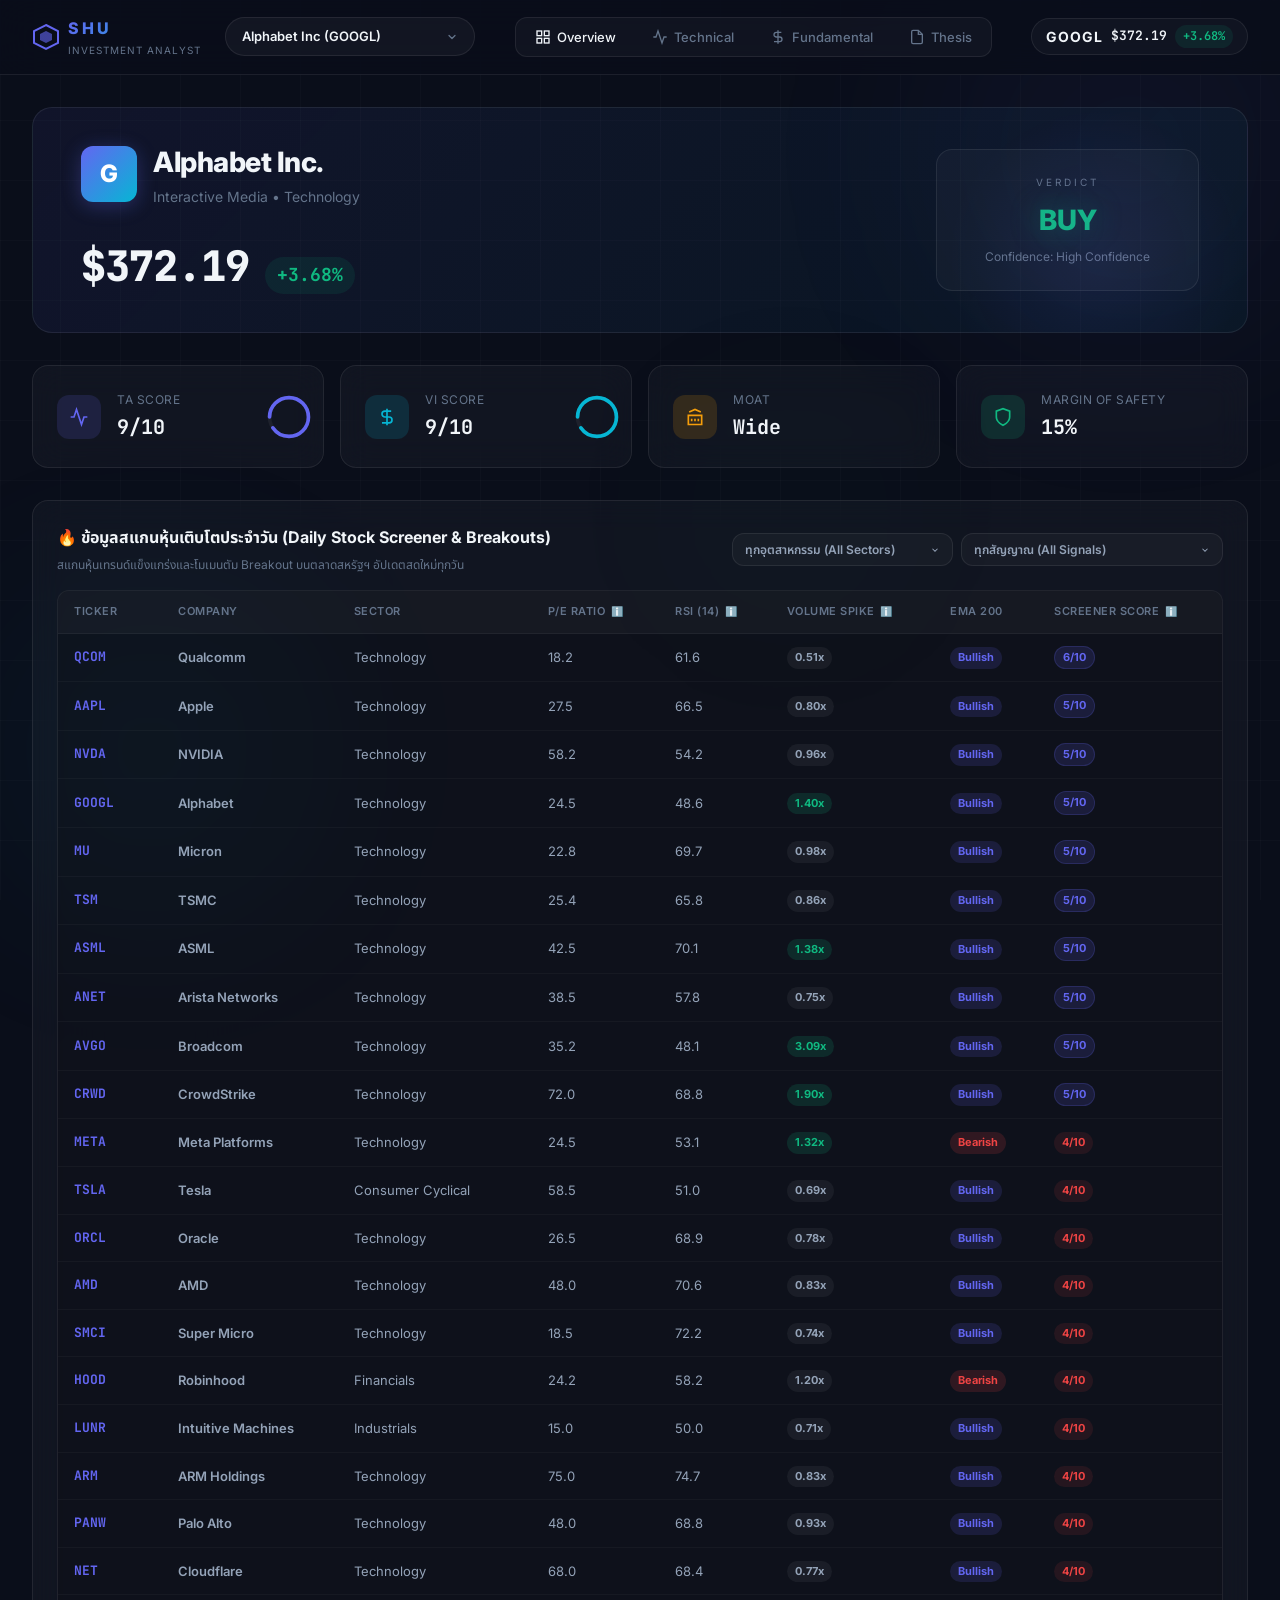
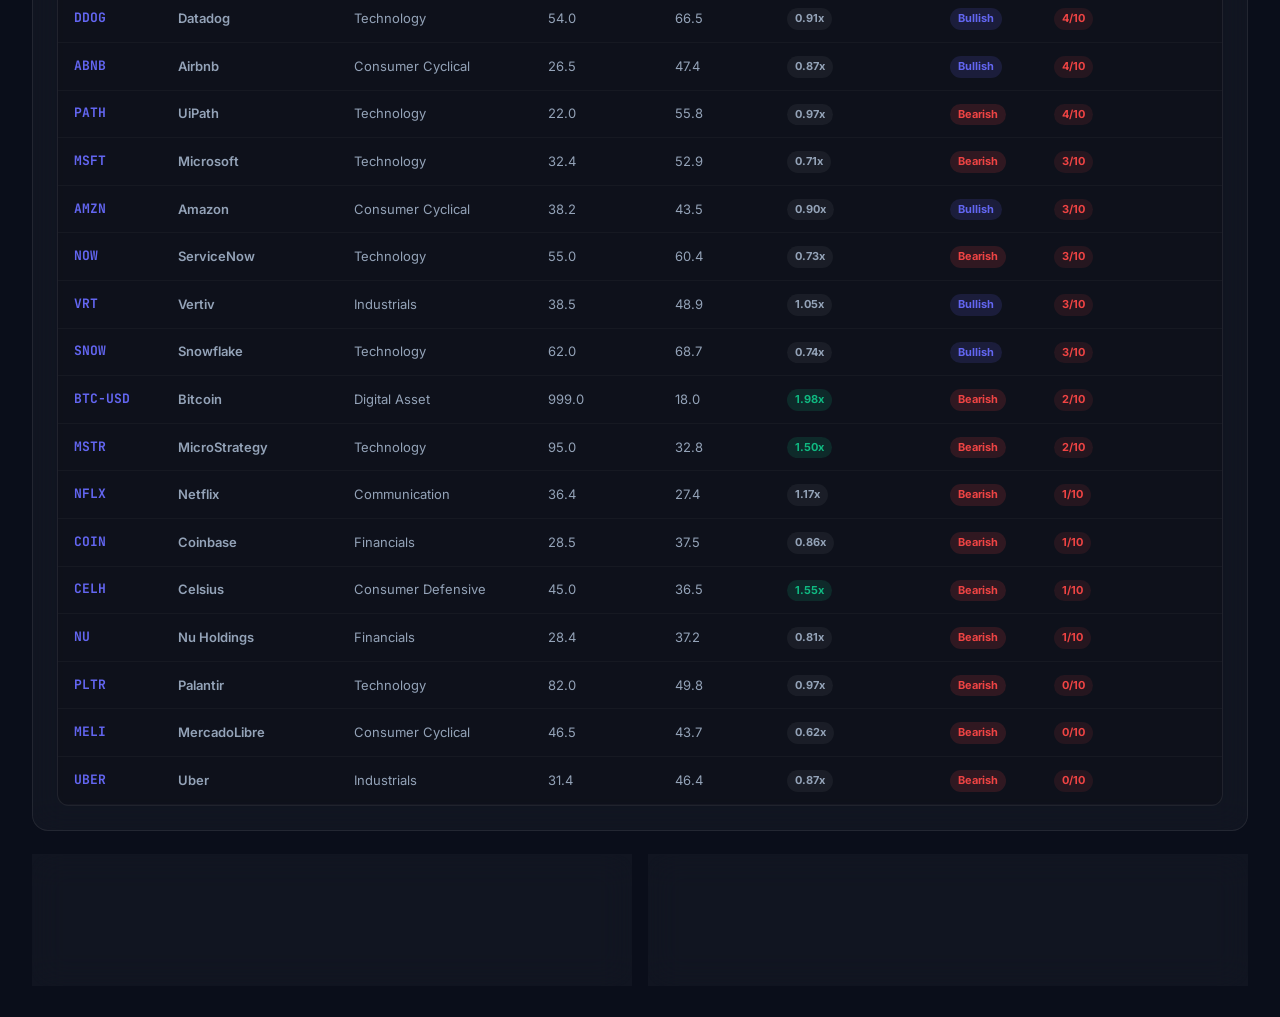
==== commit a6ea058d: "Auto Update: Live Stock Prices & Compiled Dashboards" ====
--- a/canvas/index.html
+++ b/canvas/index.html
@@ -475,7 +475,7 @@
     </main>
   </div>
 
-  <script src="app.js?v=1780528587"></script>
+  <script src="app.js?v=1780613466"></script>
 
 
 </body>
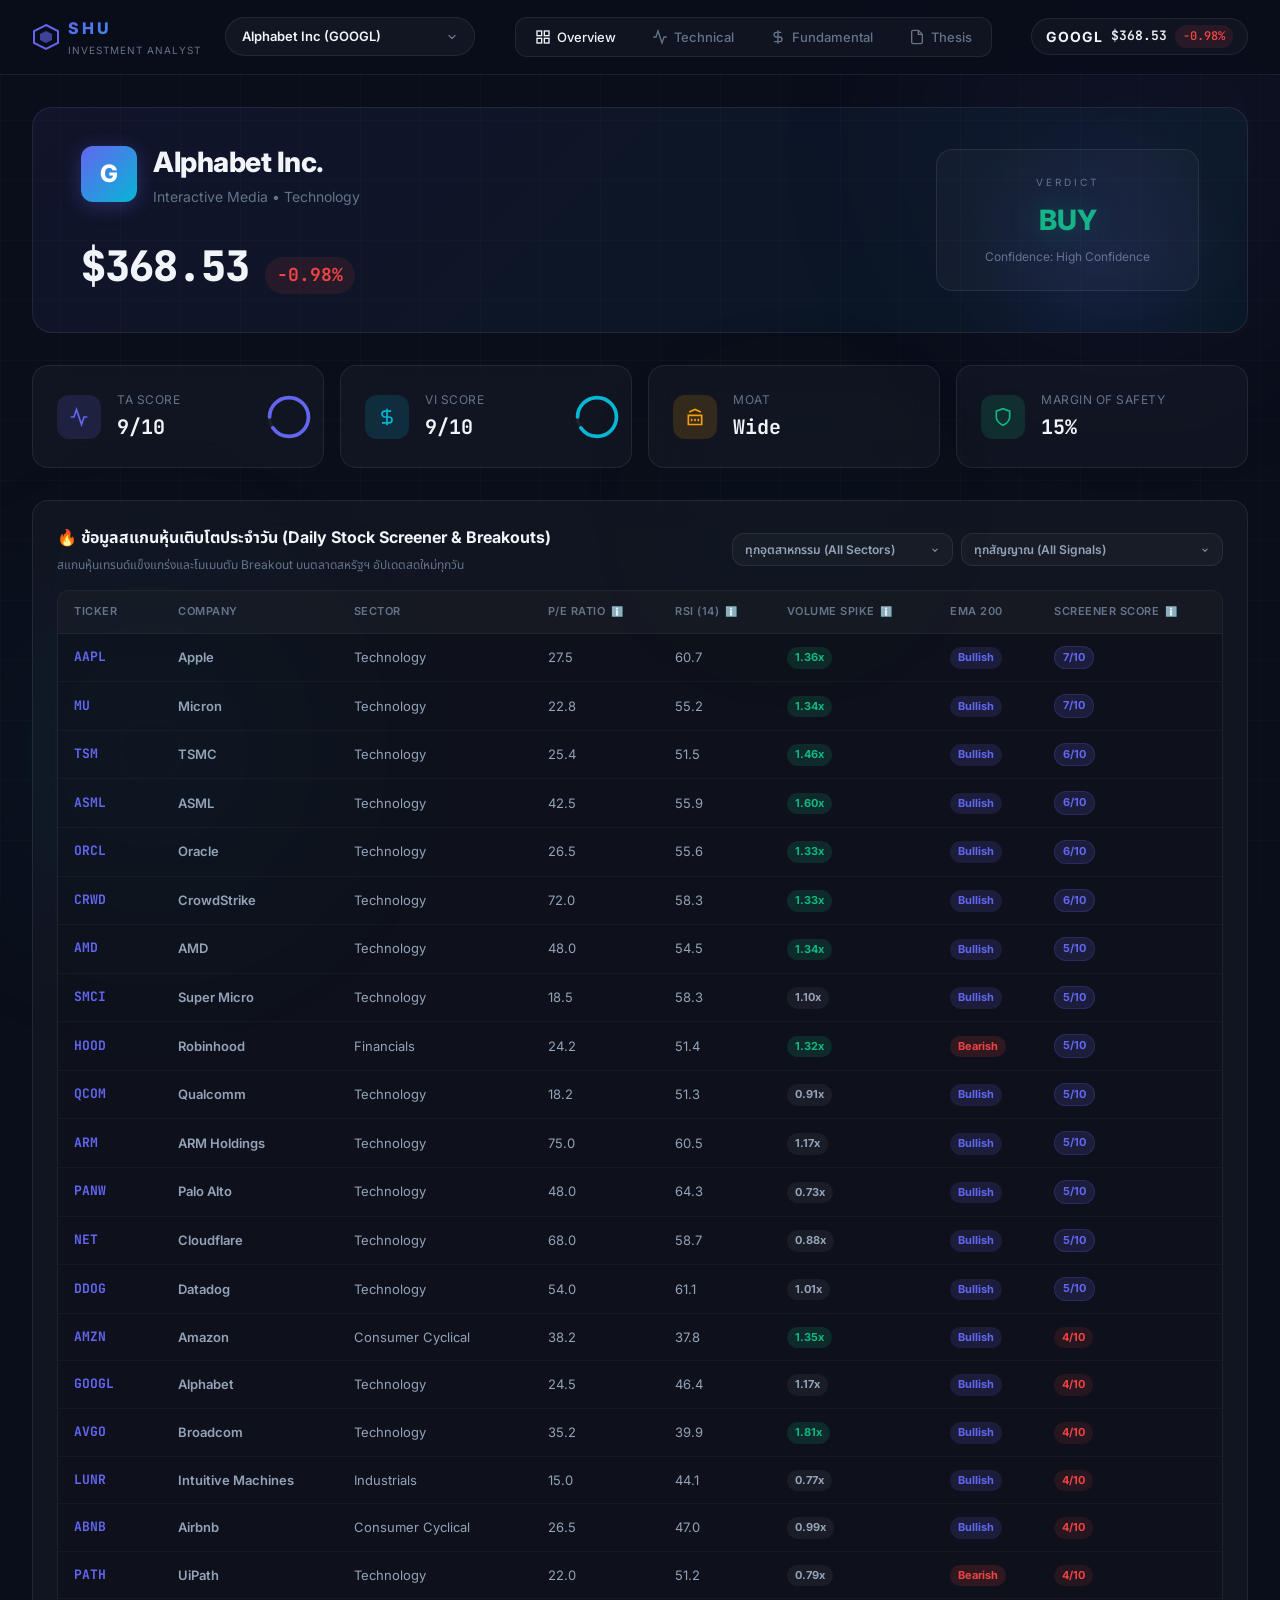
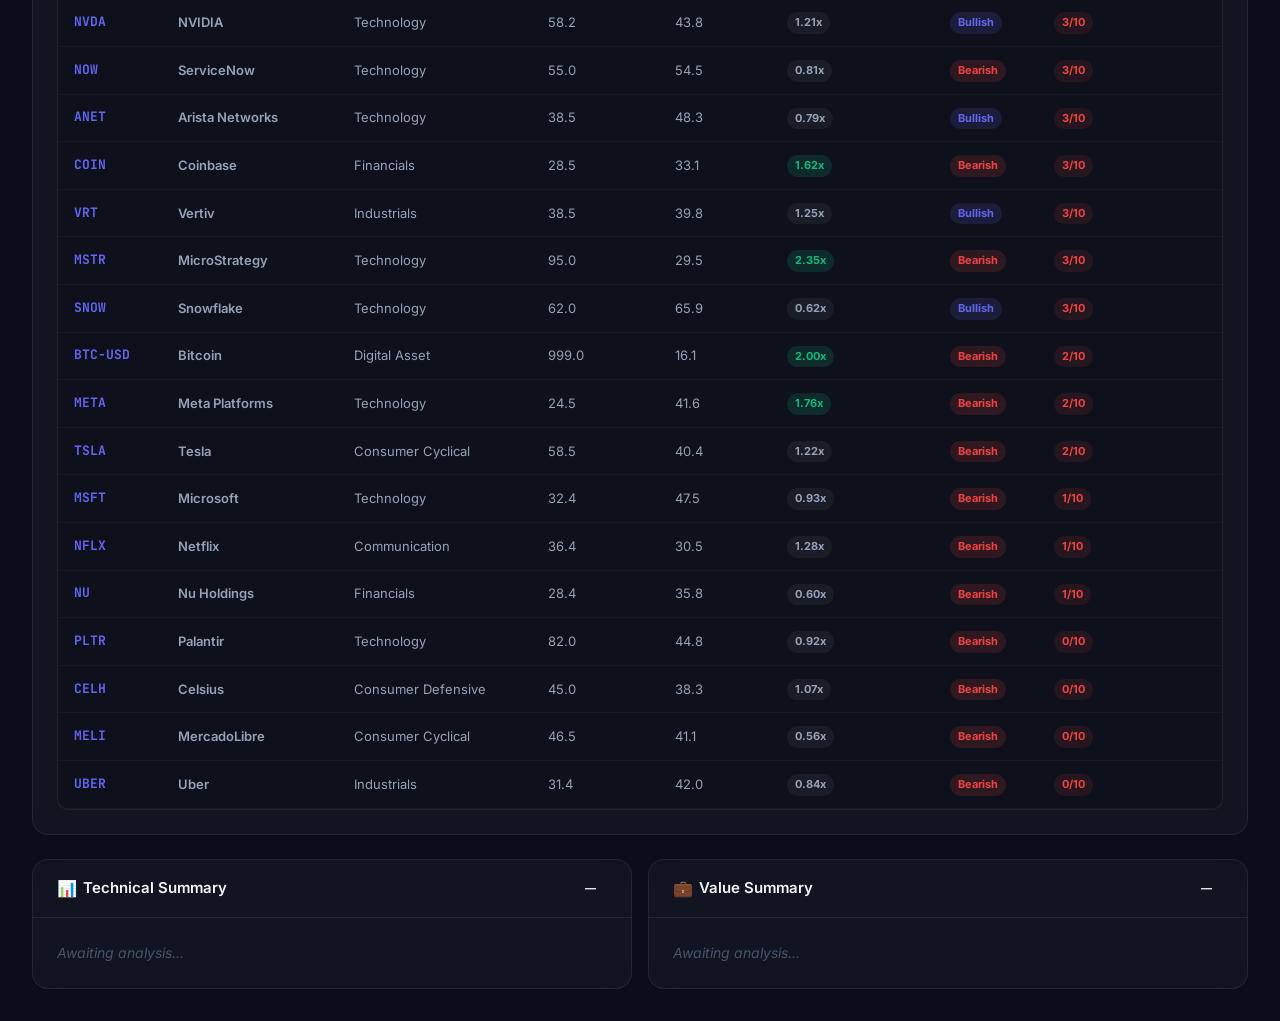
==== commit 7d07eadb: "Auto Update: Live Stock Prices & Compiled Dashboards" ====
--- a/canvas/index.html
+++ b/canvas/index.html
@@ -475,7 +475,7 @@
     </main>
   </div>
 
-  <script src="app.js?v=1780613466"></script>
+  <script src="app.js?v=1780699129"></script>
 
 
 </body>
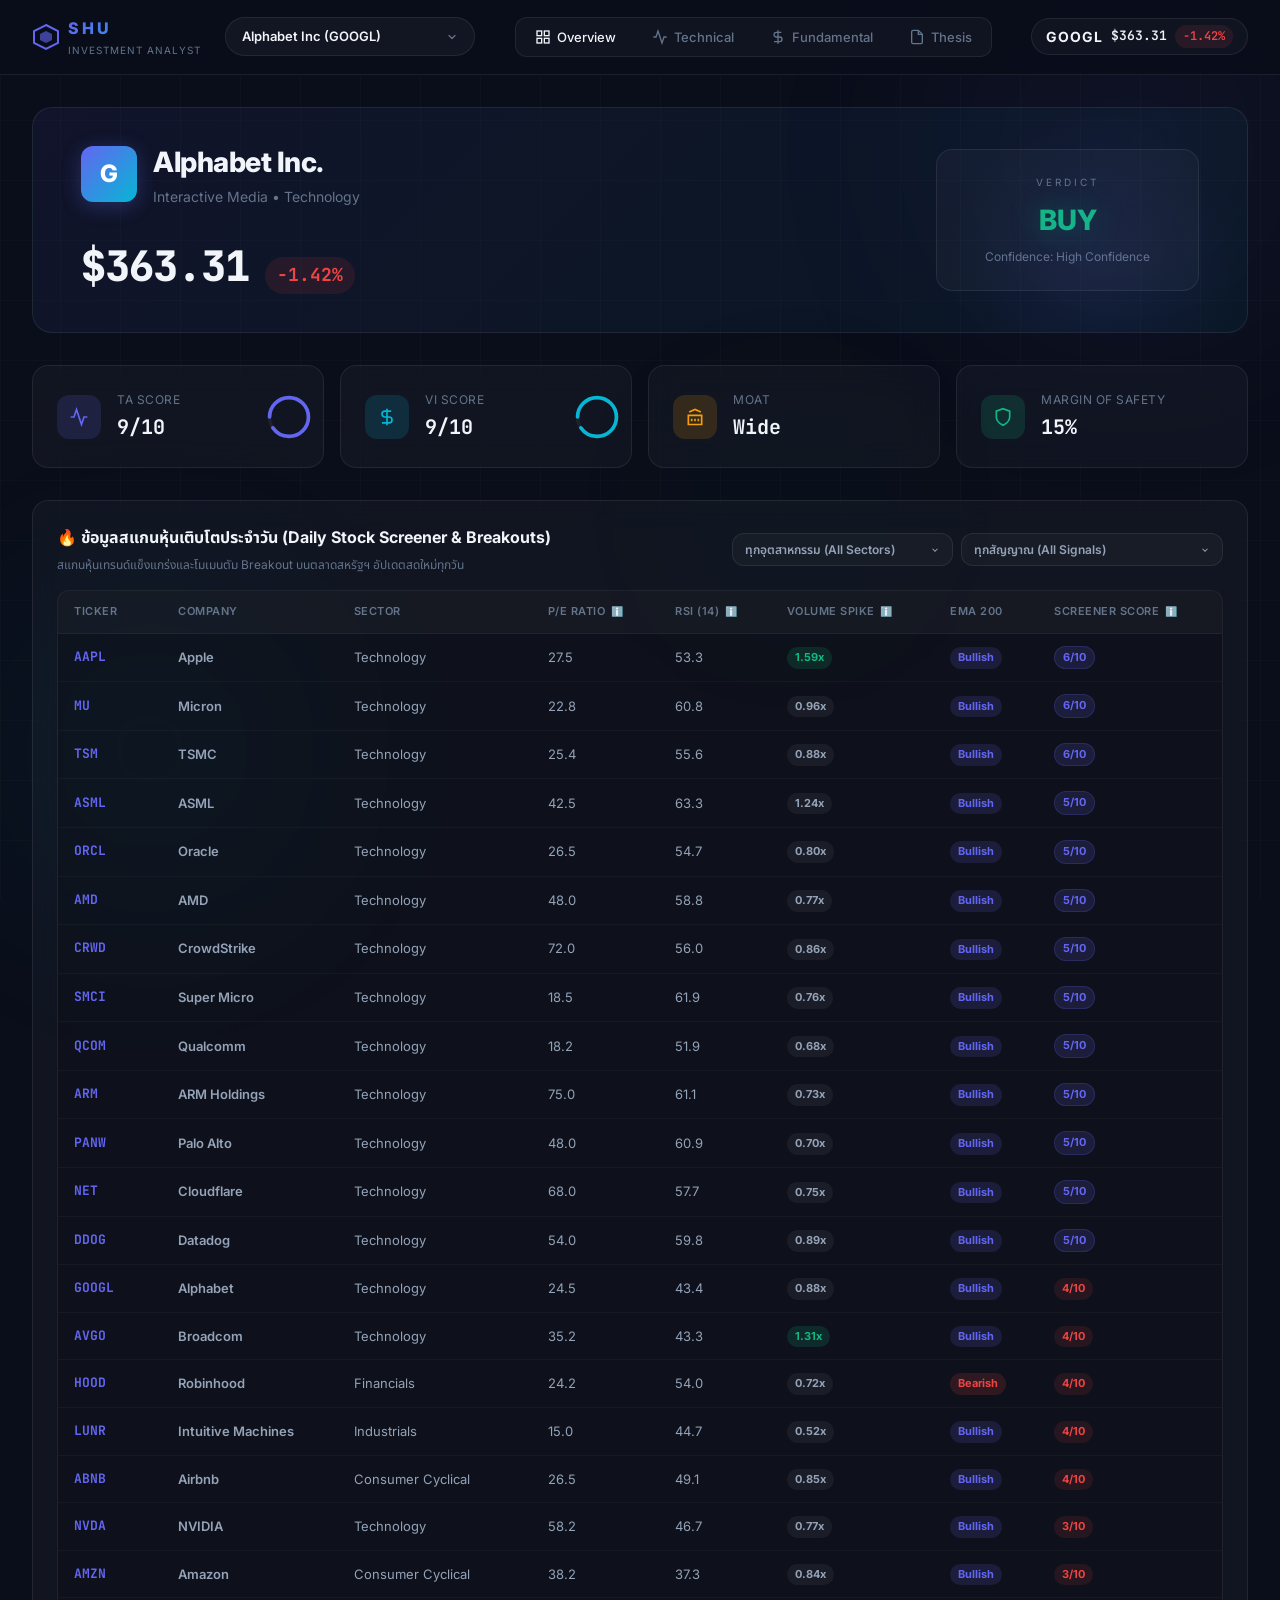
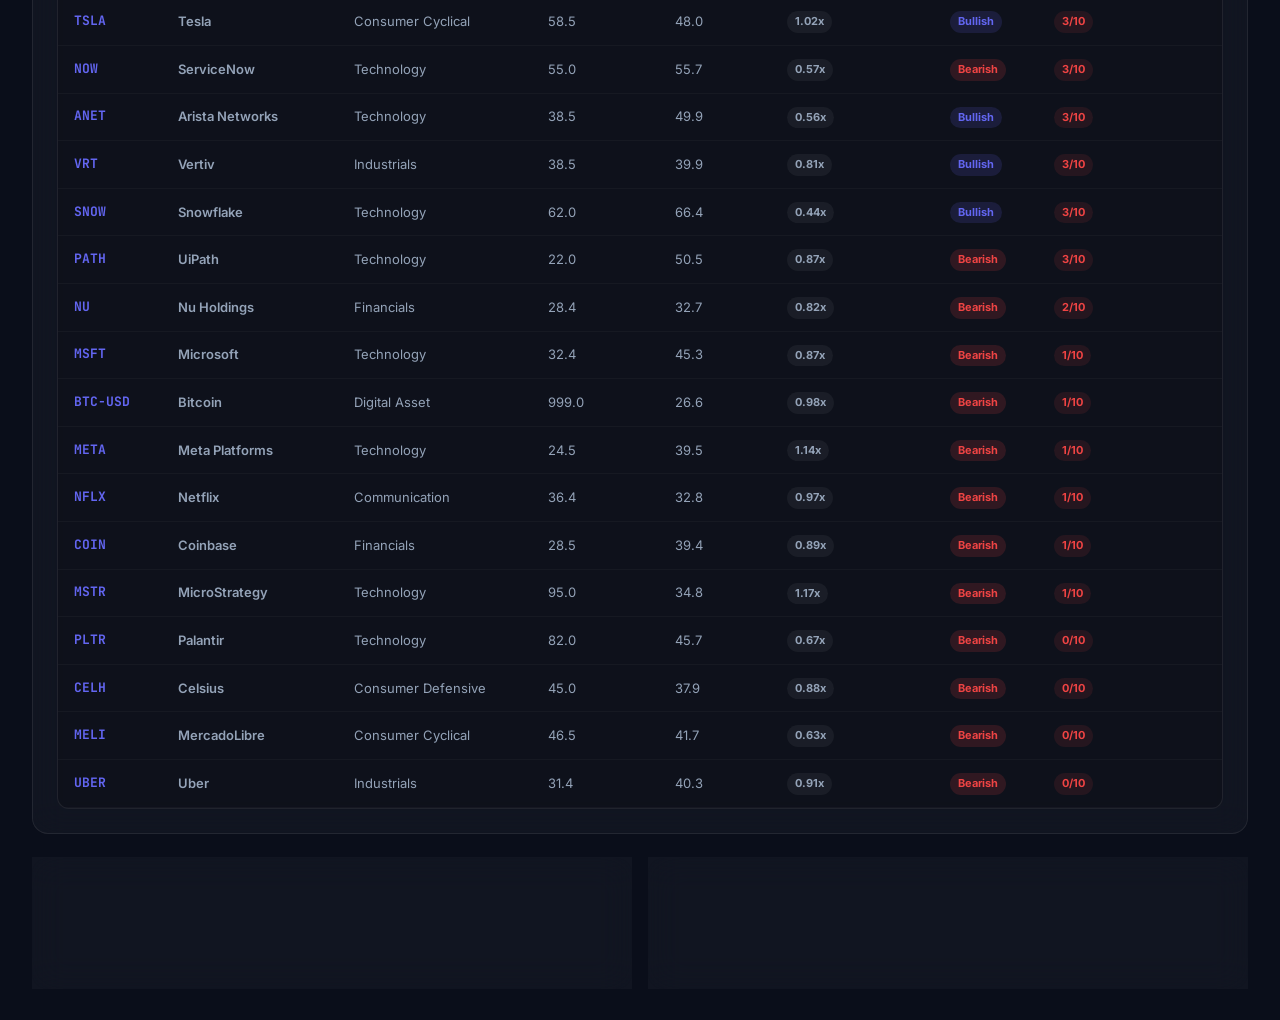
==== commit 37fc3208: "Auto Update: Live Stock Prices & Compiled Dashboards" ====
--- a/canvas/index.html
+++ b/canvas/index.html
@@ -475,7 +475,7 @@
     </main>
   </div>
 
-  <script src="app.js?v=1780699129"></script>
+  <script src="app.js?v=1780959242"></script>
 
 
 </body>
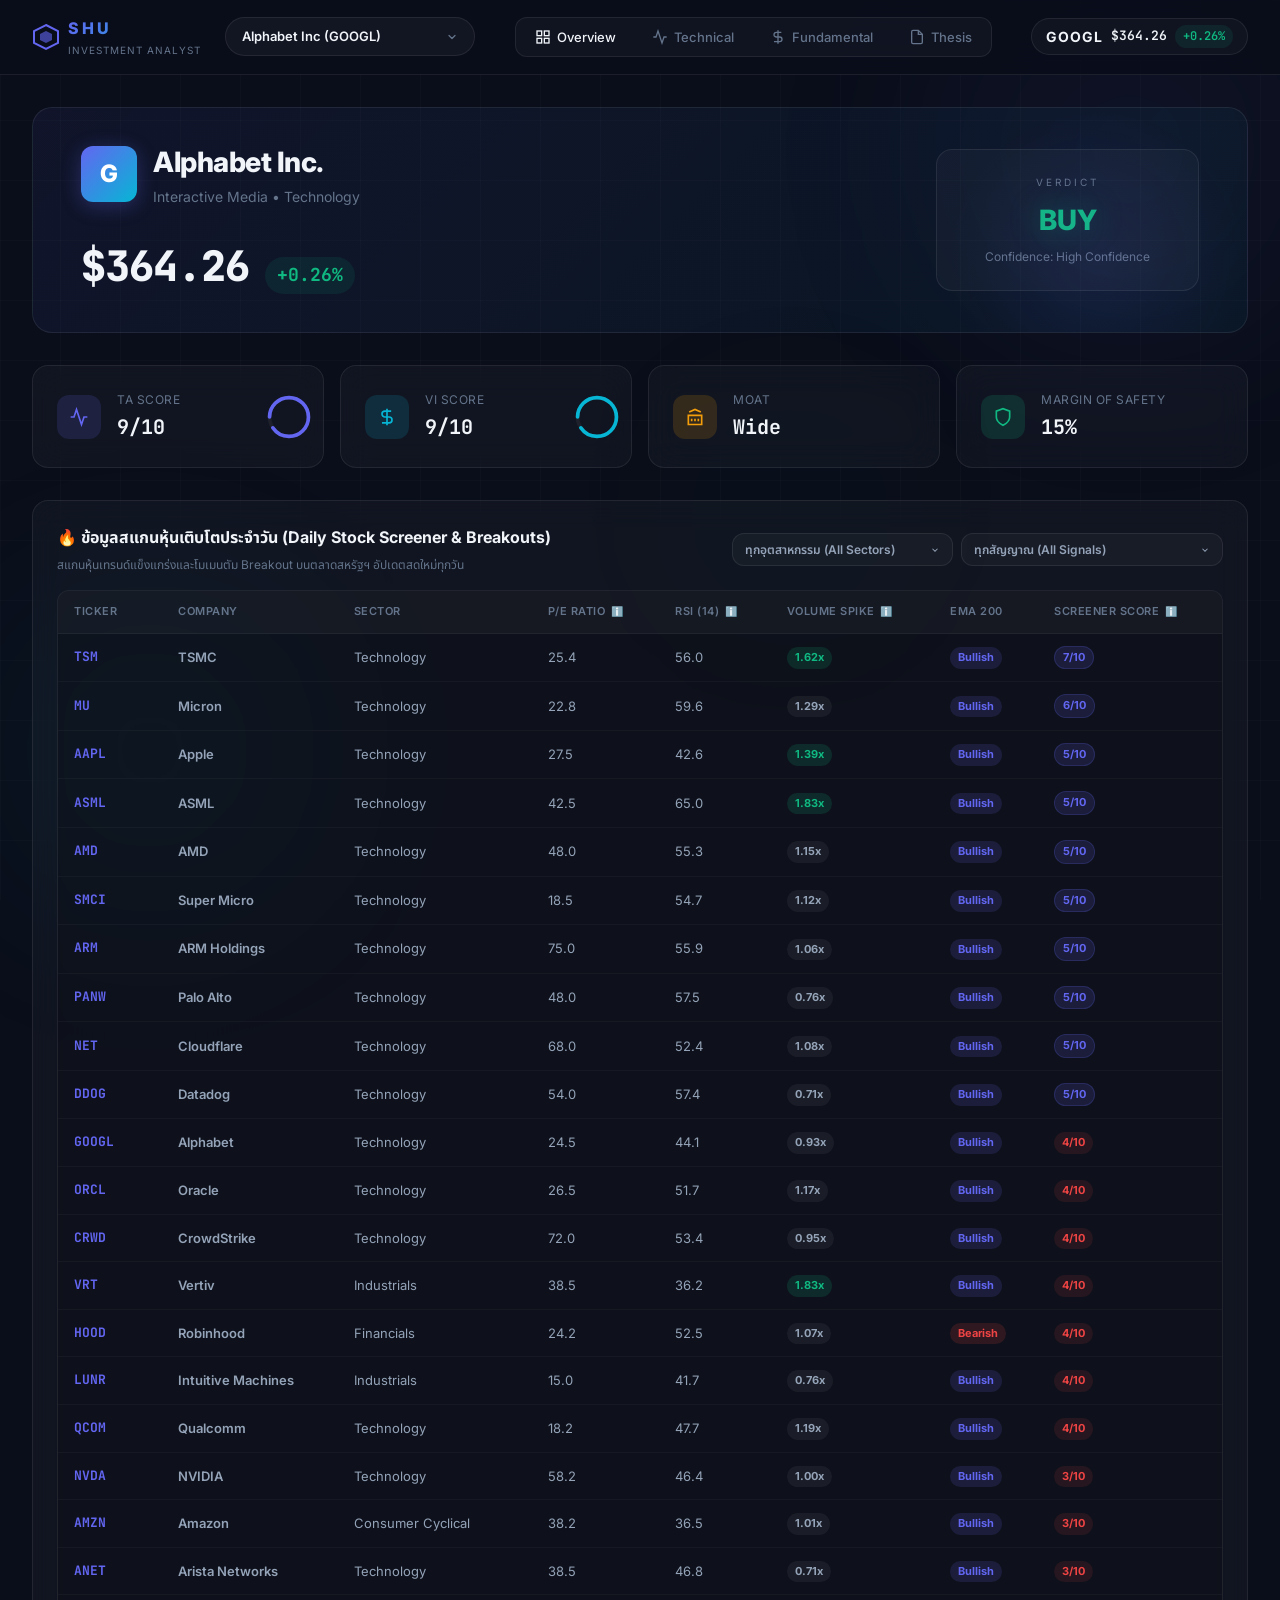
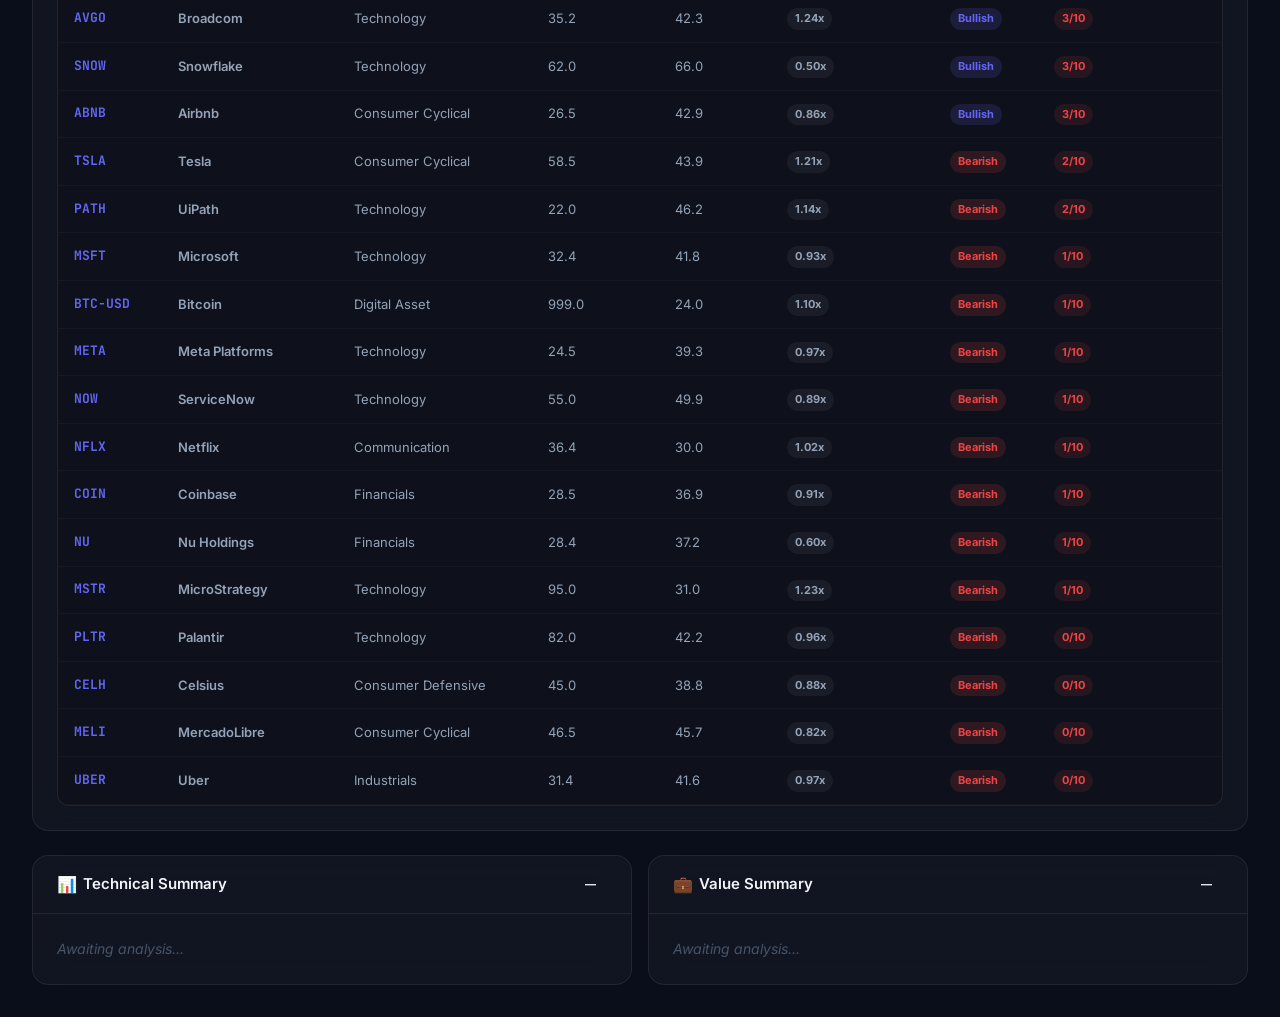
==== commit babb9916: "Auto Update: Live Stock Prices & Compiled Dashboards" ====
--- a/canvas/index.html
+++ b/canvas/index.html
@@ -475,7 +475,7 @@
     </main>
   </div>
 
-  <script src="app.js?v=1780959242"></script>
+  <script src="app.js?v=1781045718"></script>
 
 
 </body>
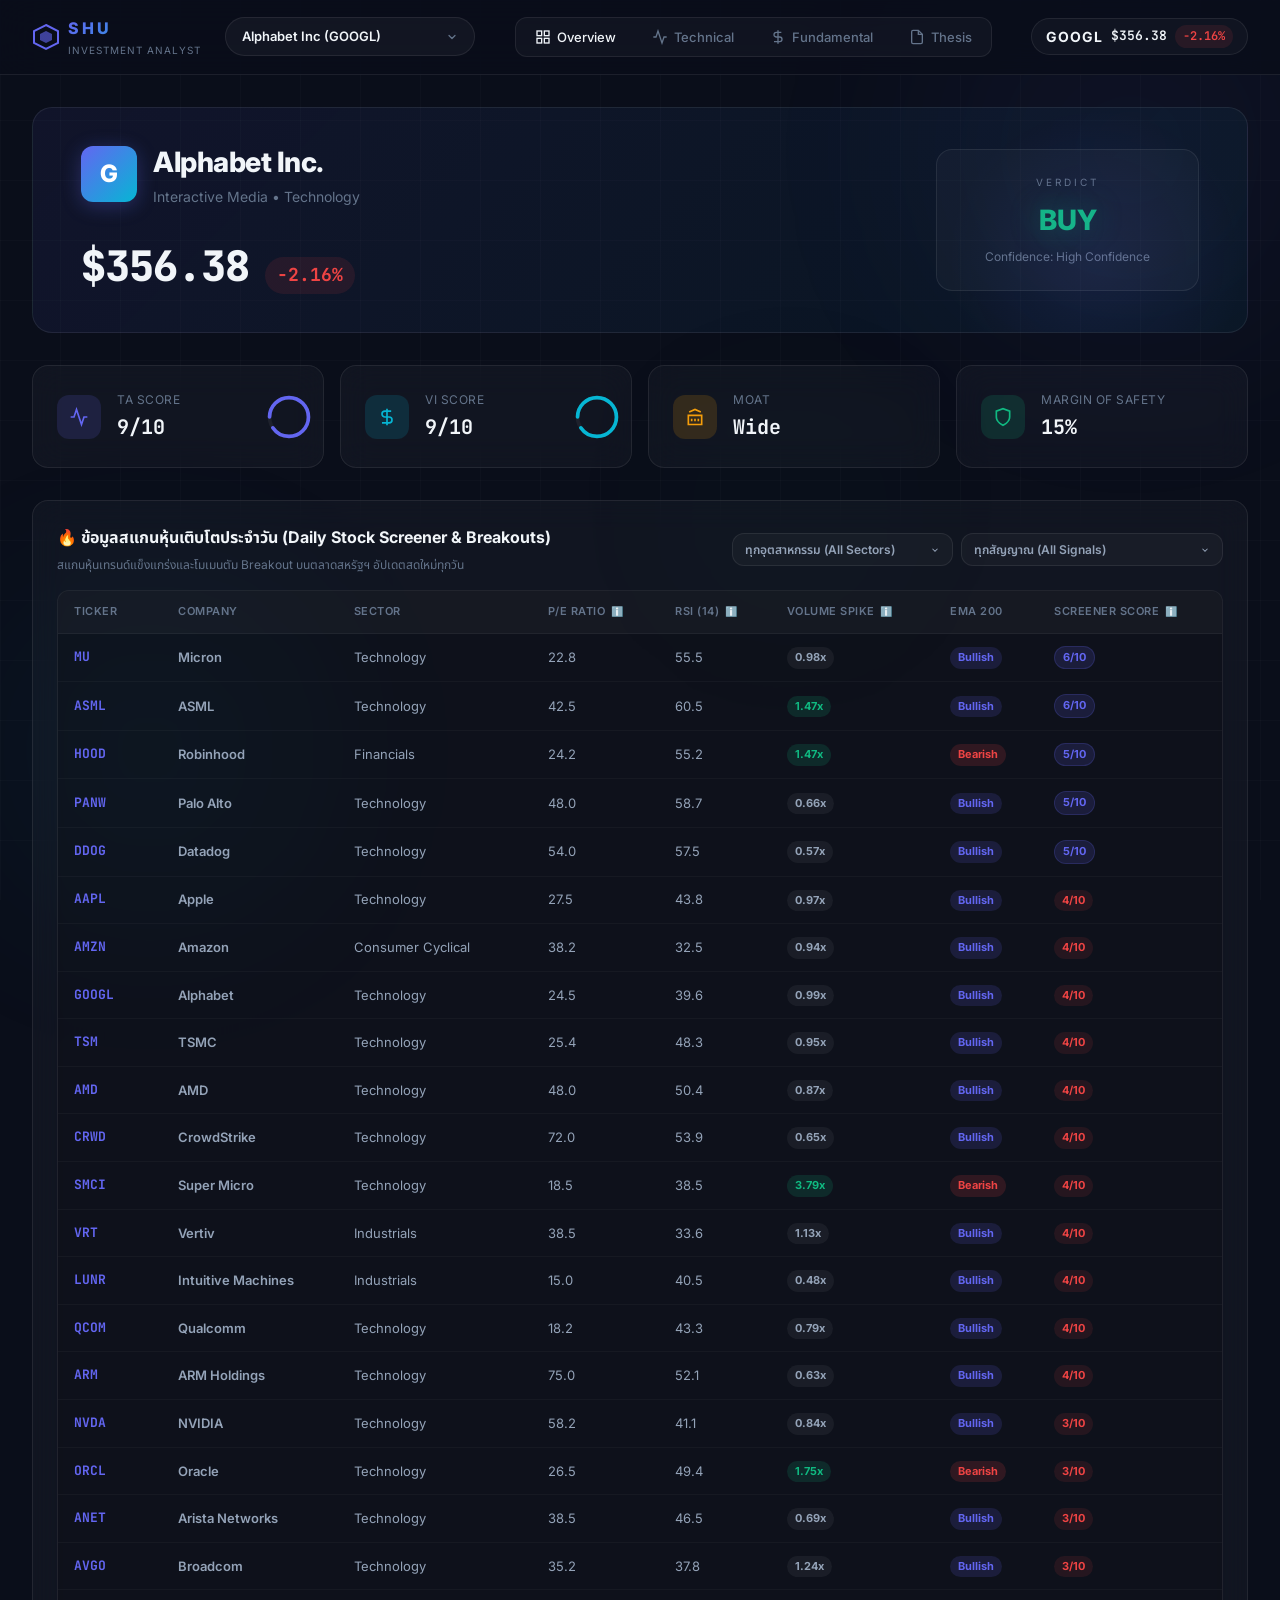
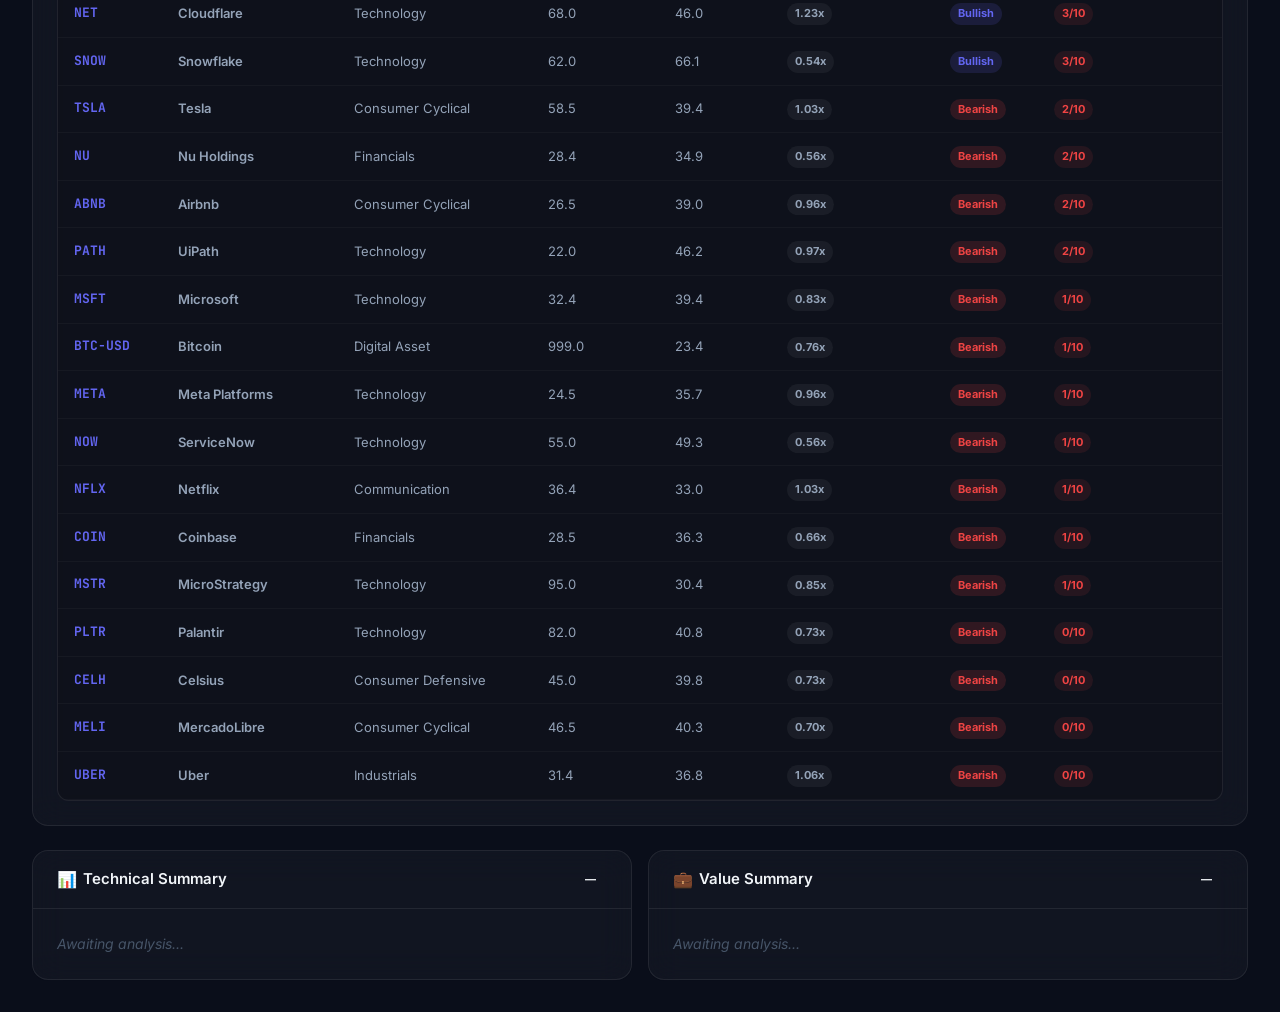
==== commit e37ab625: "Auto Update: Live Stock Prices & Compiled Dashboards" ====
--- a/canvas/index.html
+++ b/canvas/index.html
@@ -475,7 +475,7 @@
     </main>
   </div>
 
-  <script src="app.js?v=1781045718"></script>
+  <script src="app.js?v=1781132603"></script>
 
 
 </body>
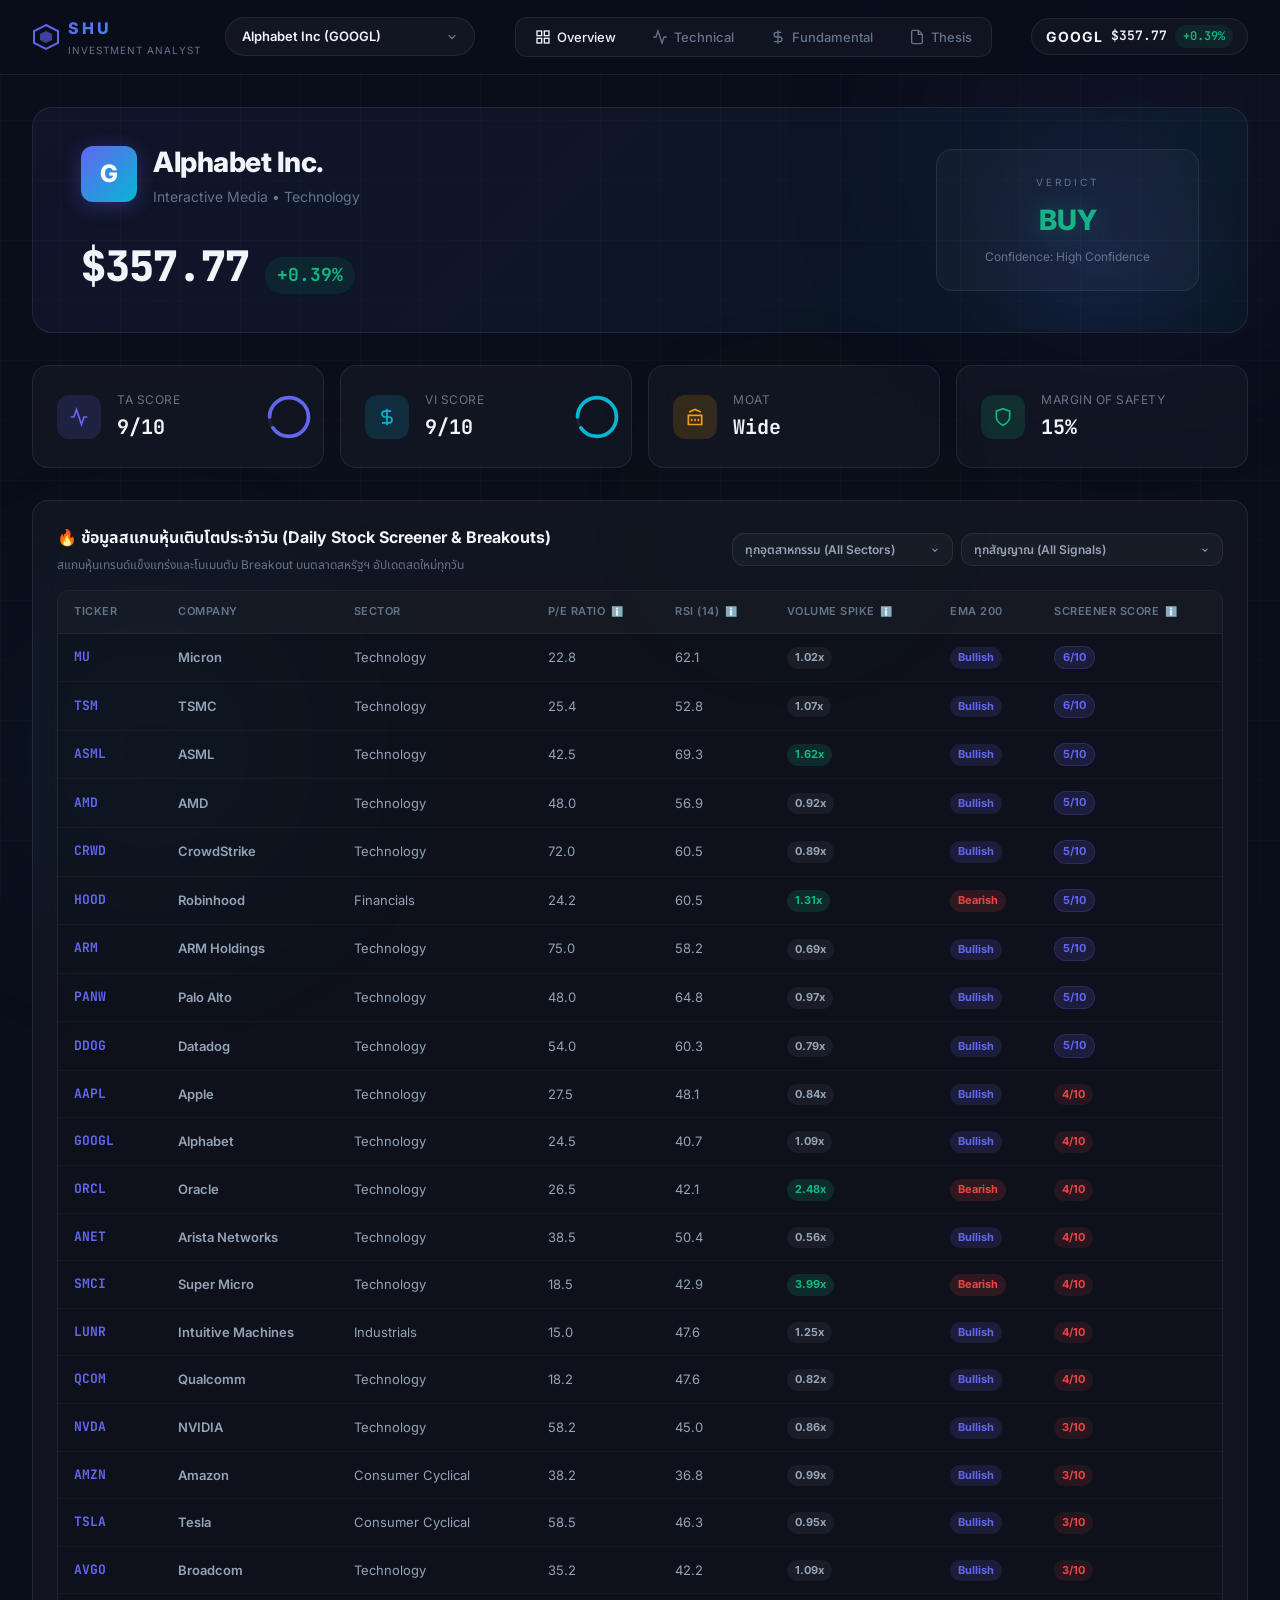
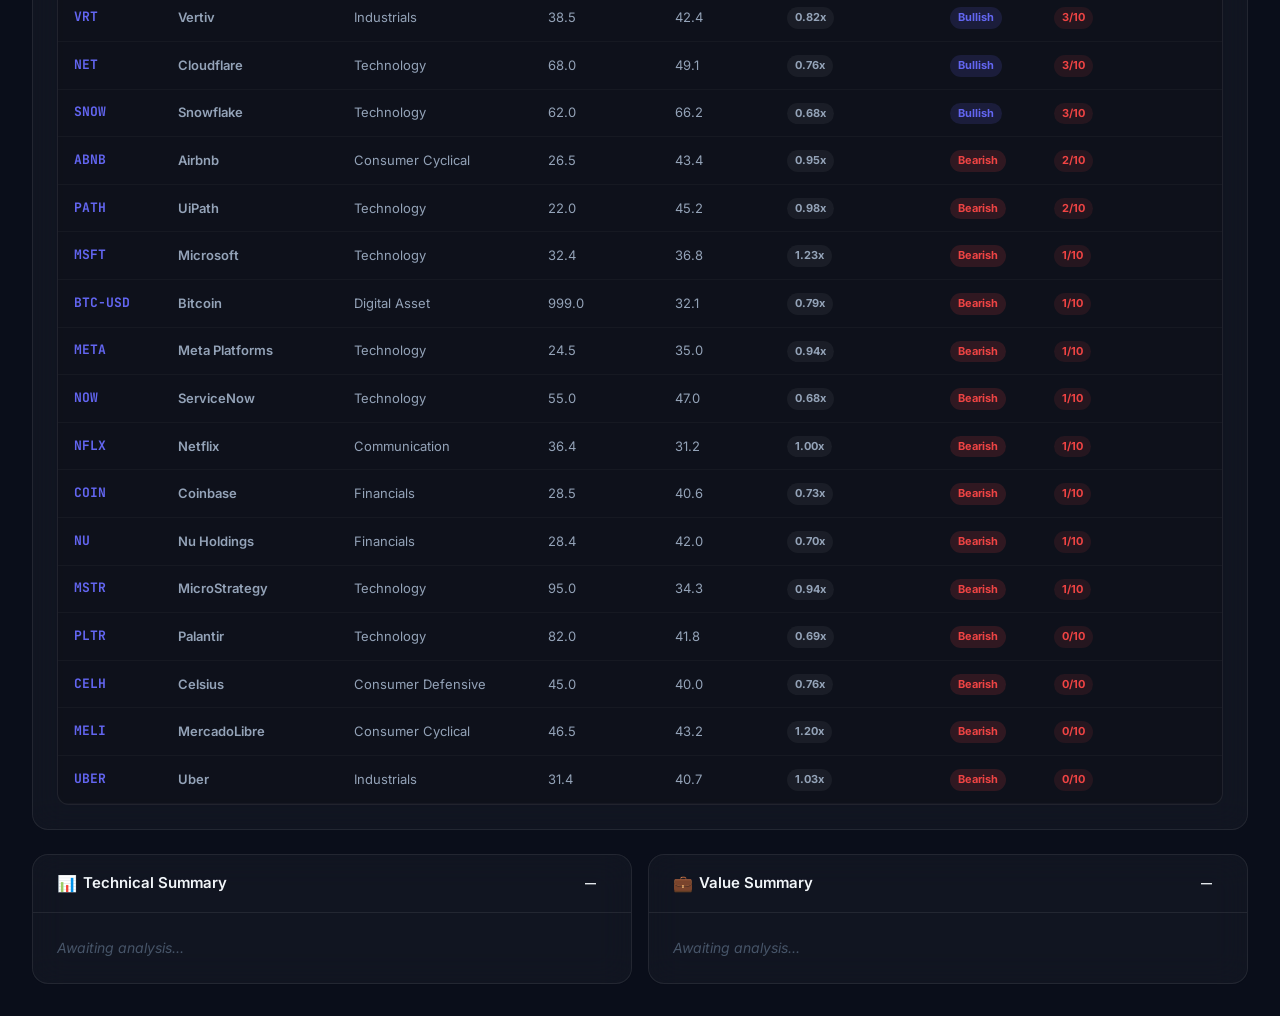
==== commit 3f50e199: "Auto Update: Live Stock Prices & Compiled Dashboards" ====
--- a/canvas/index.html
+++ b/canvas/index.html
@@ -475,7 +475,7 @@
     </main>
   </div>
 
-  <script src="app.js?v=1781132603"></script>
+  <script src="app.js?v=1781218881"></script>
 
 
 </body>
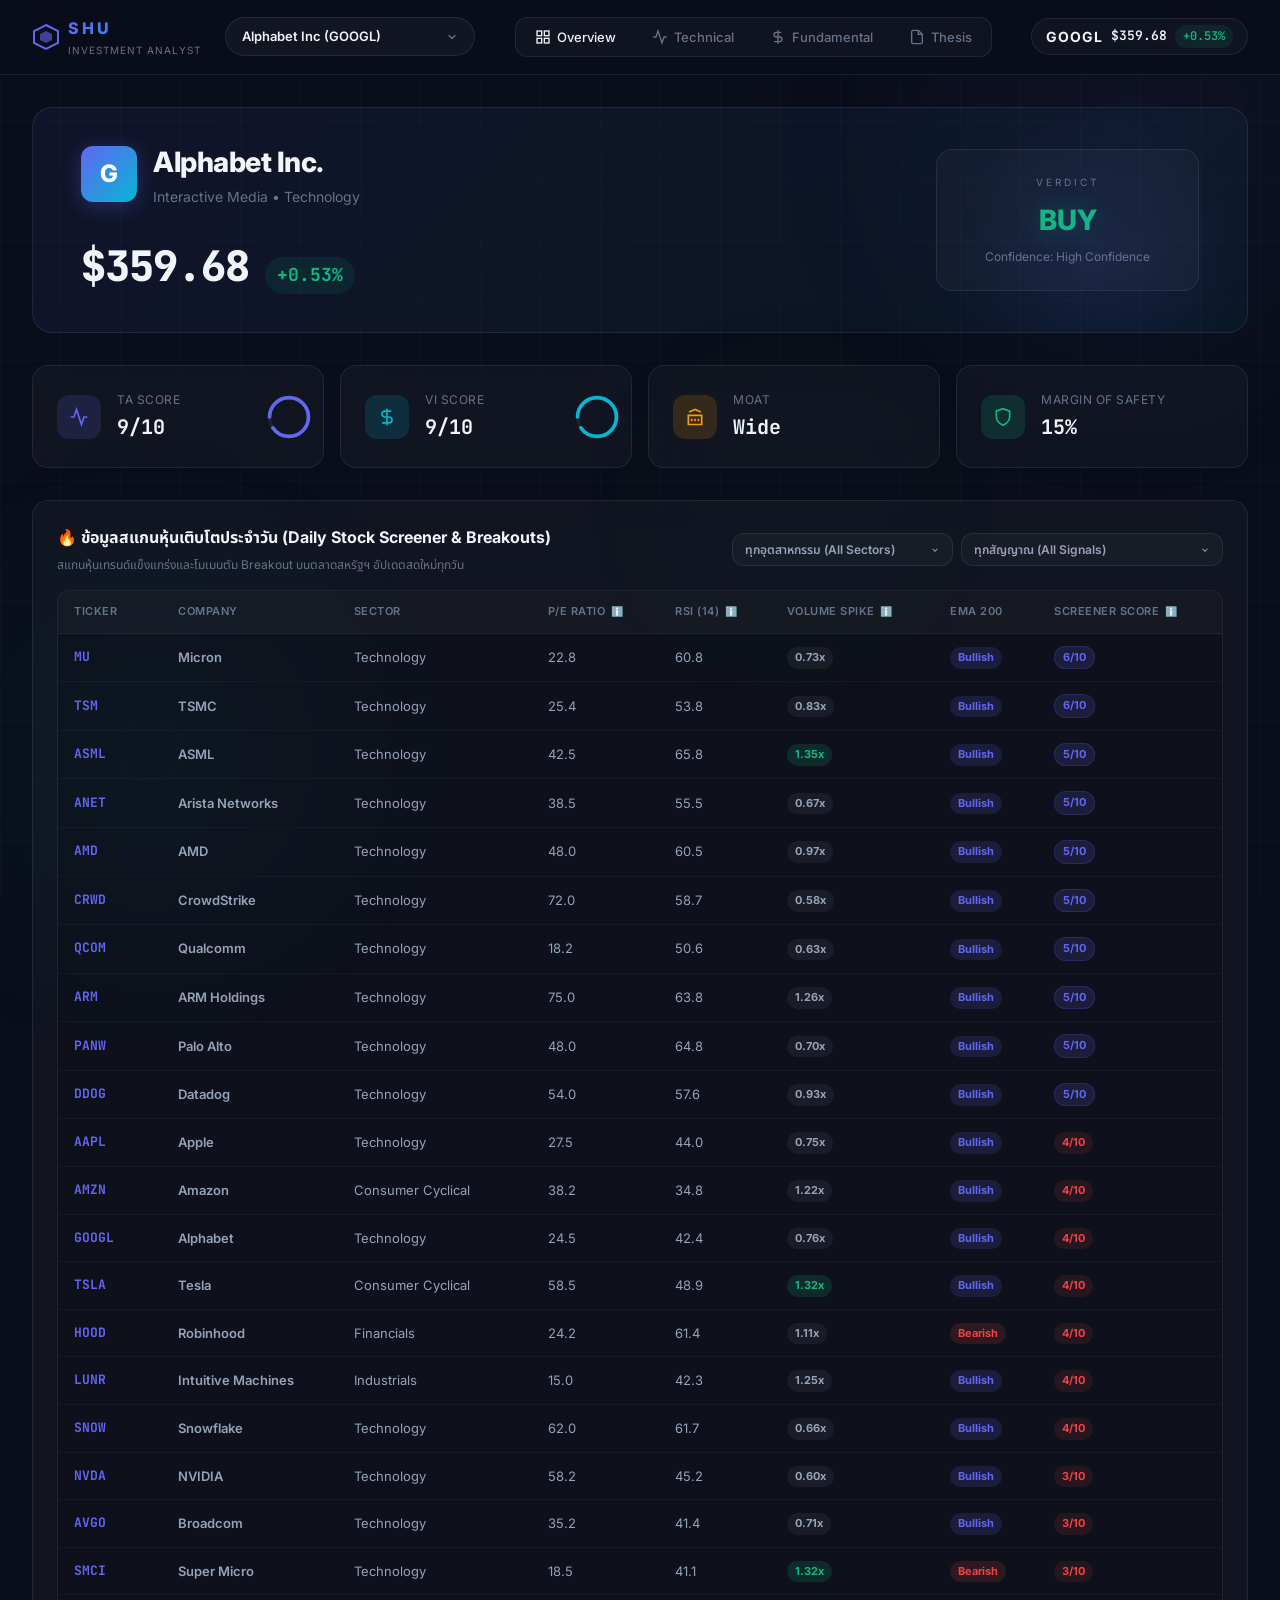
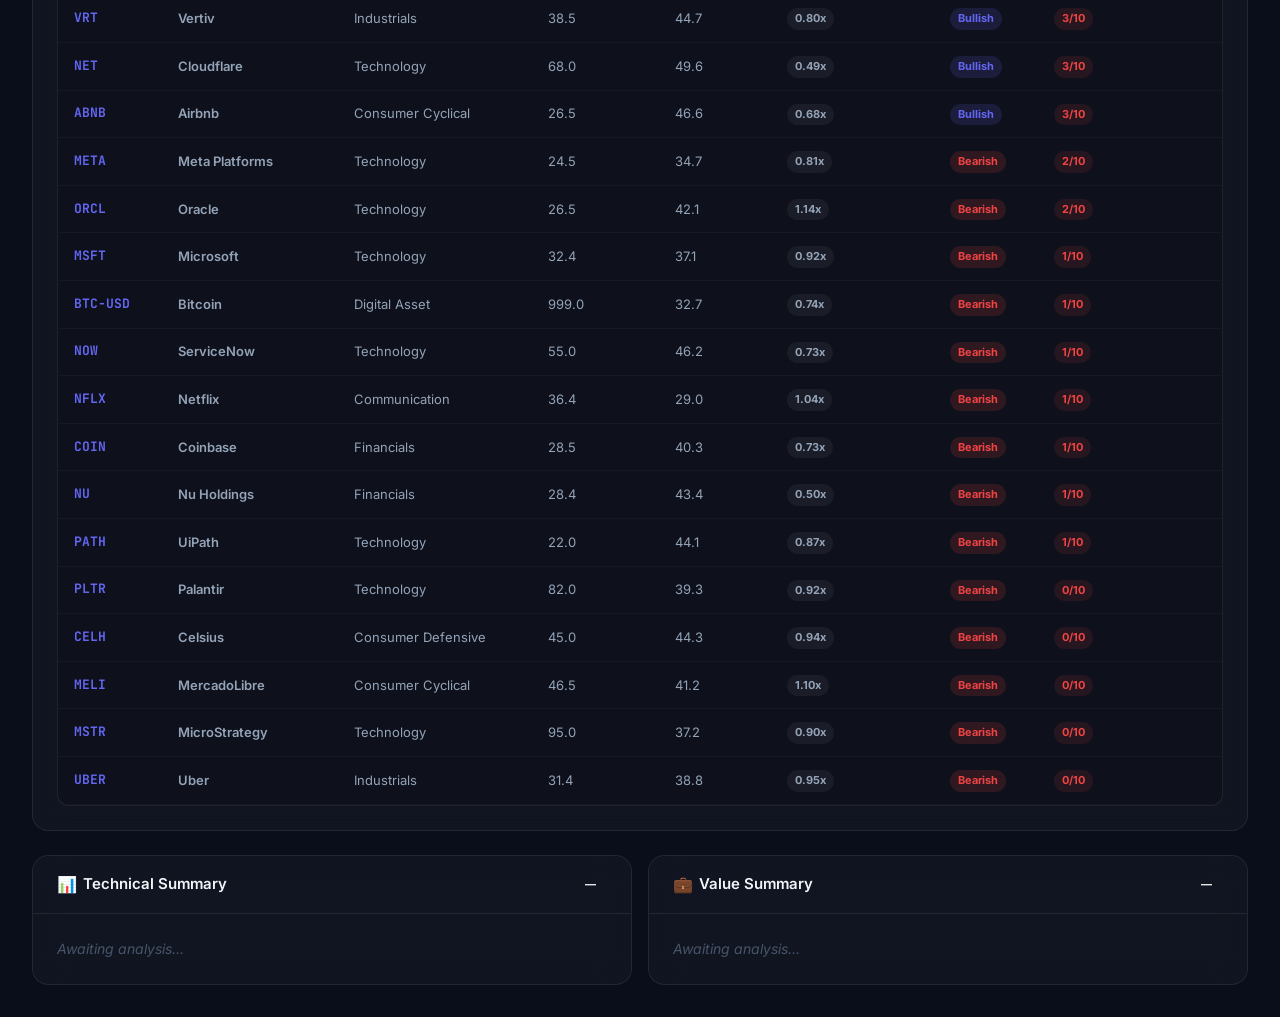
==== commit d6d4369c: "Auto Update: Live Stock Prices & Compiled Dashboards" ====
--- a/canvas/index.html
+++ b/canvas/index.html
@@ -475,7 +475,7 @@
     </main>
   </div>
 
-  <script src="app.js?v=1781218881"></script>
+  <script src="app.js?v=1781304762"></script>
 
 
 </body>
